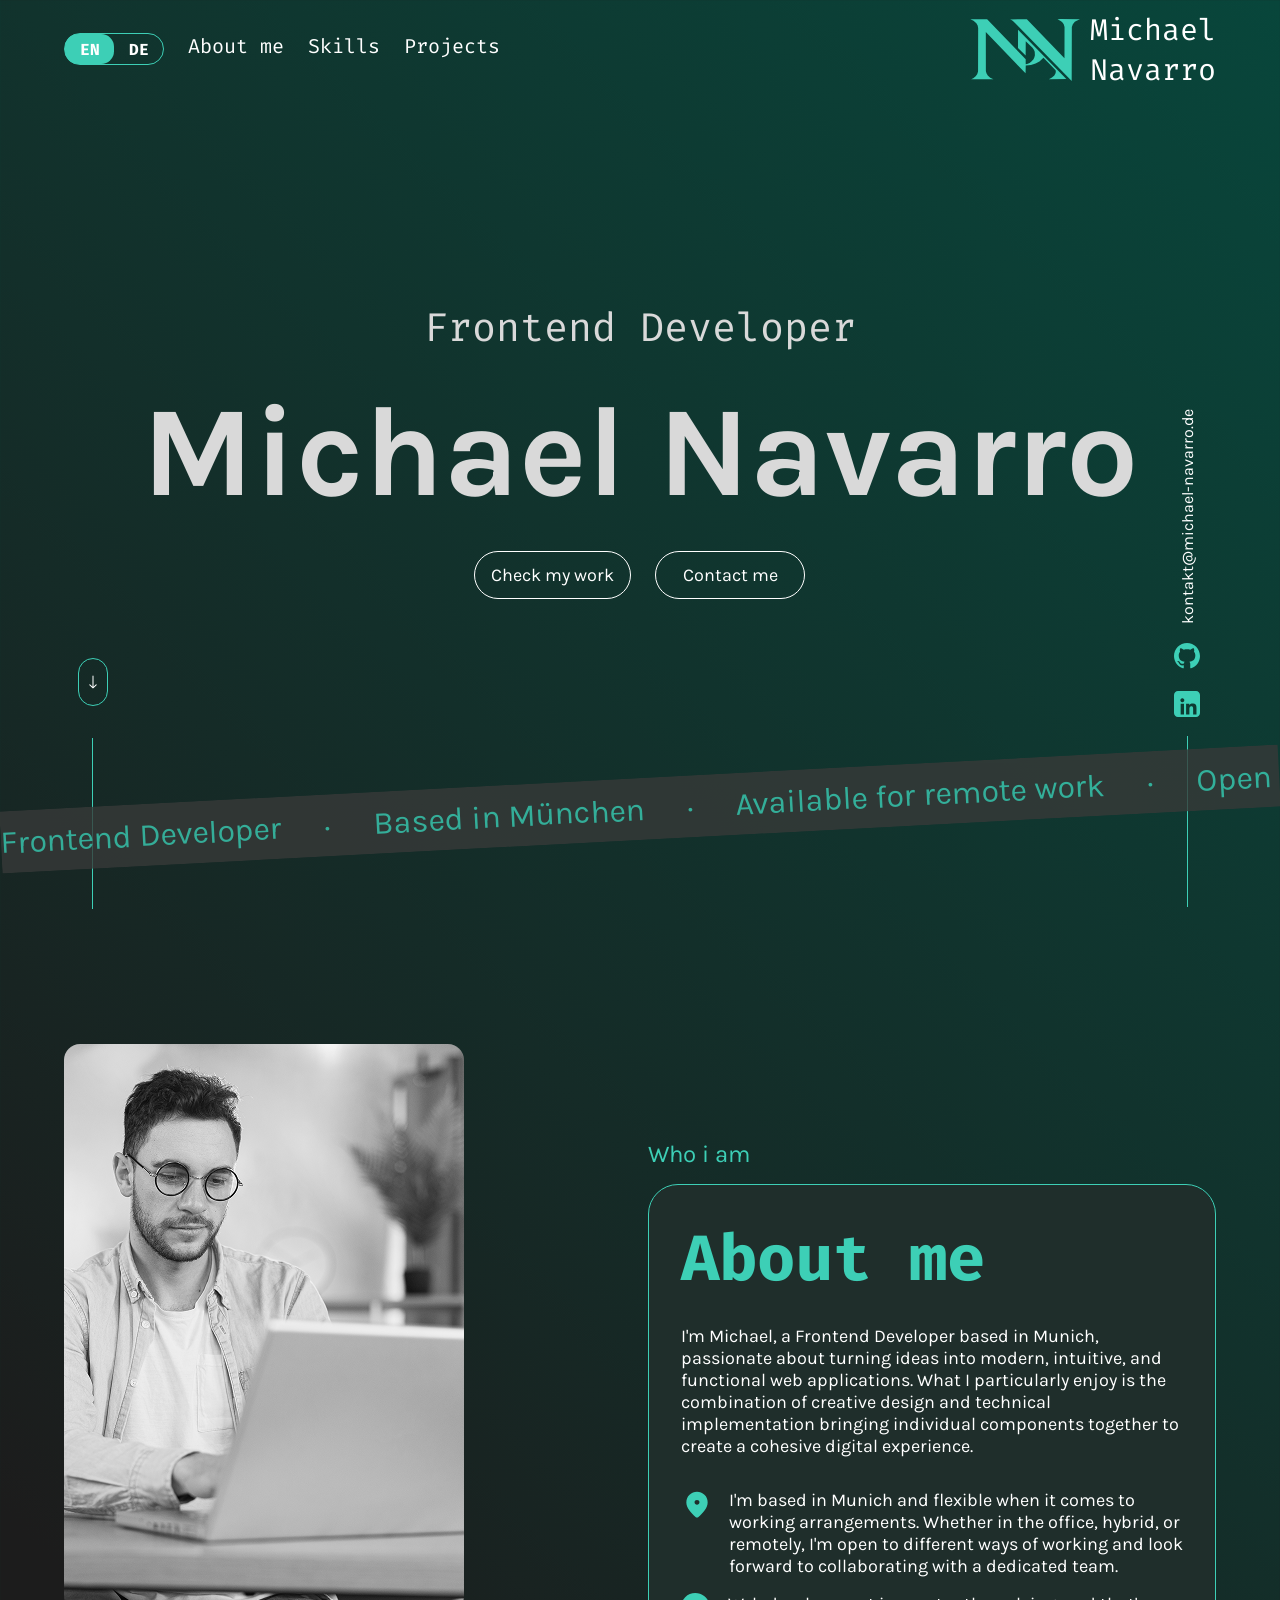
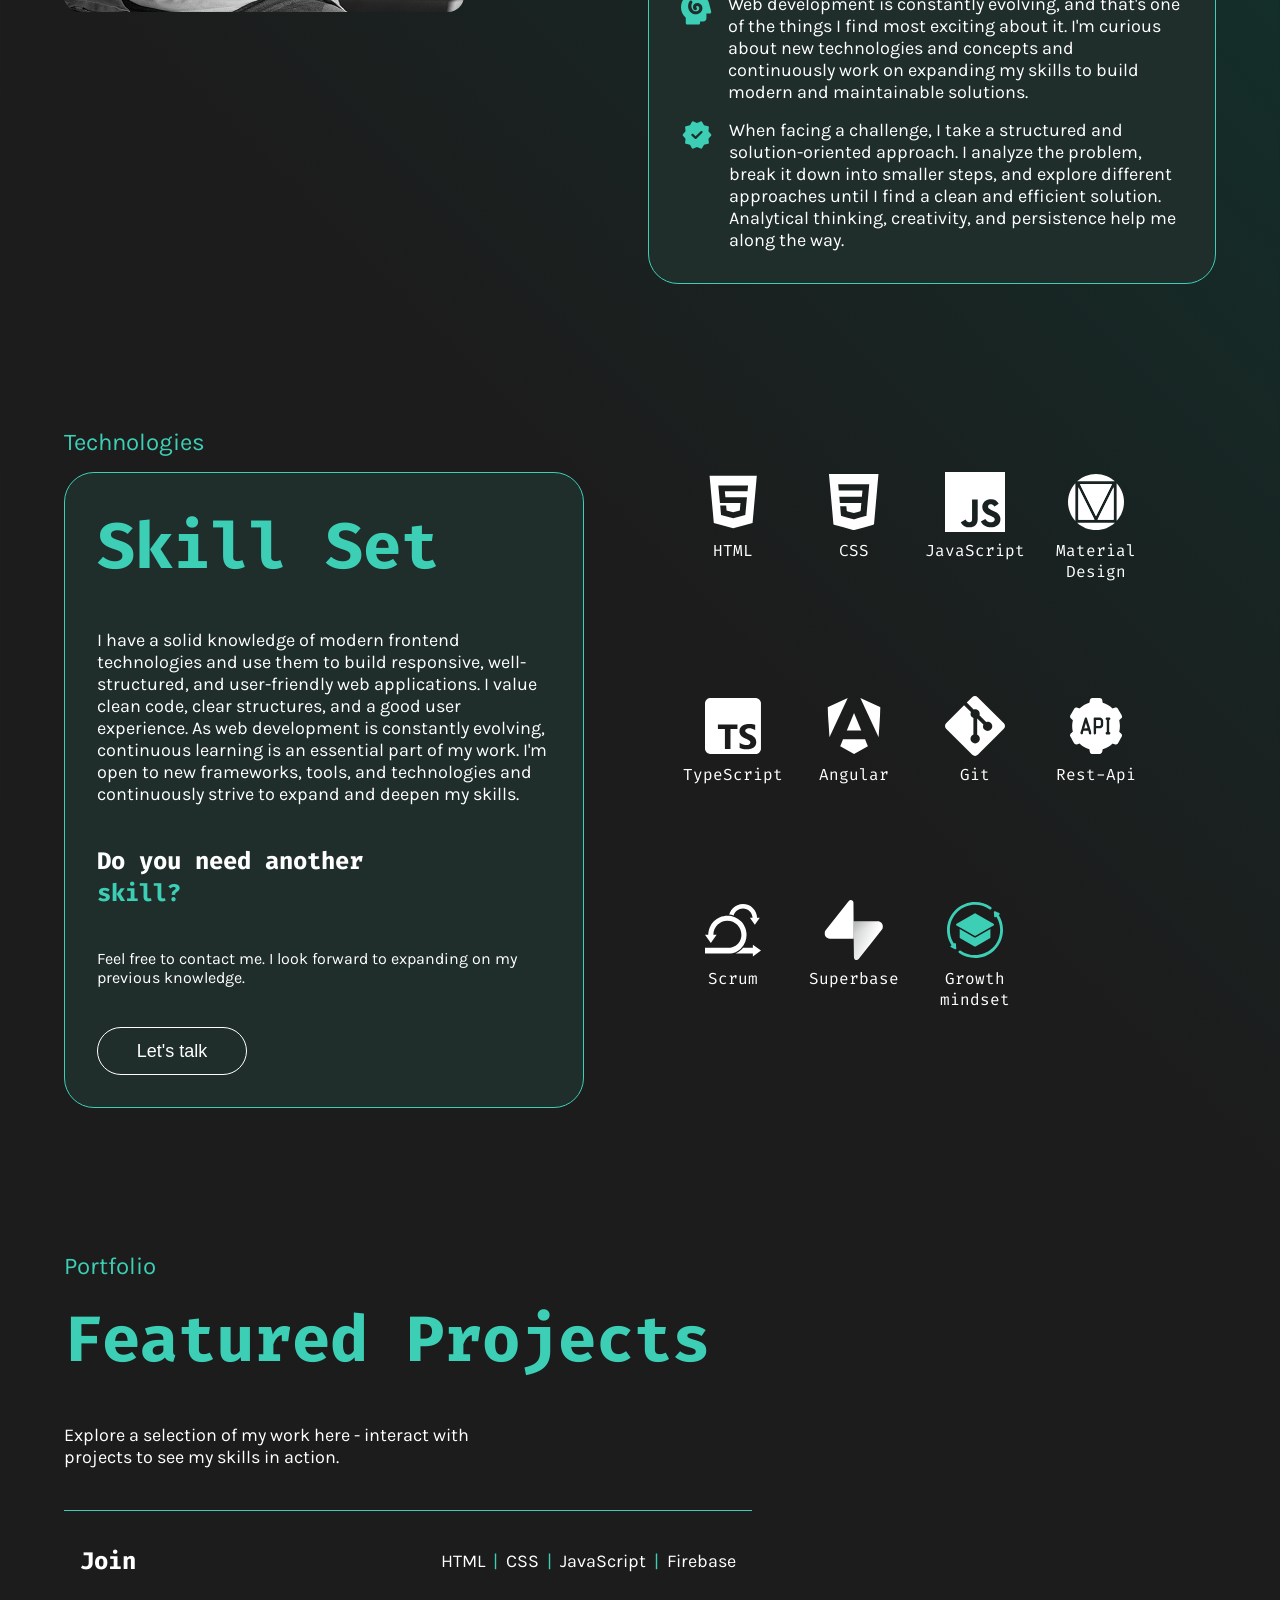
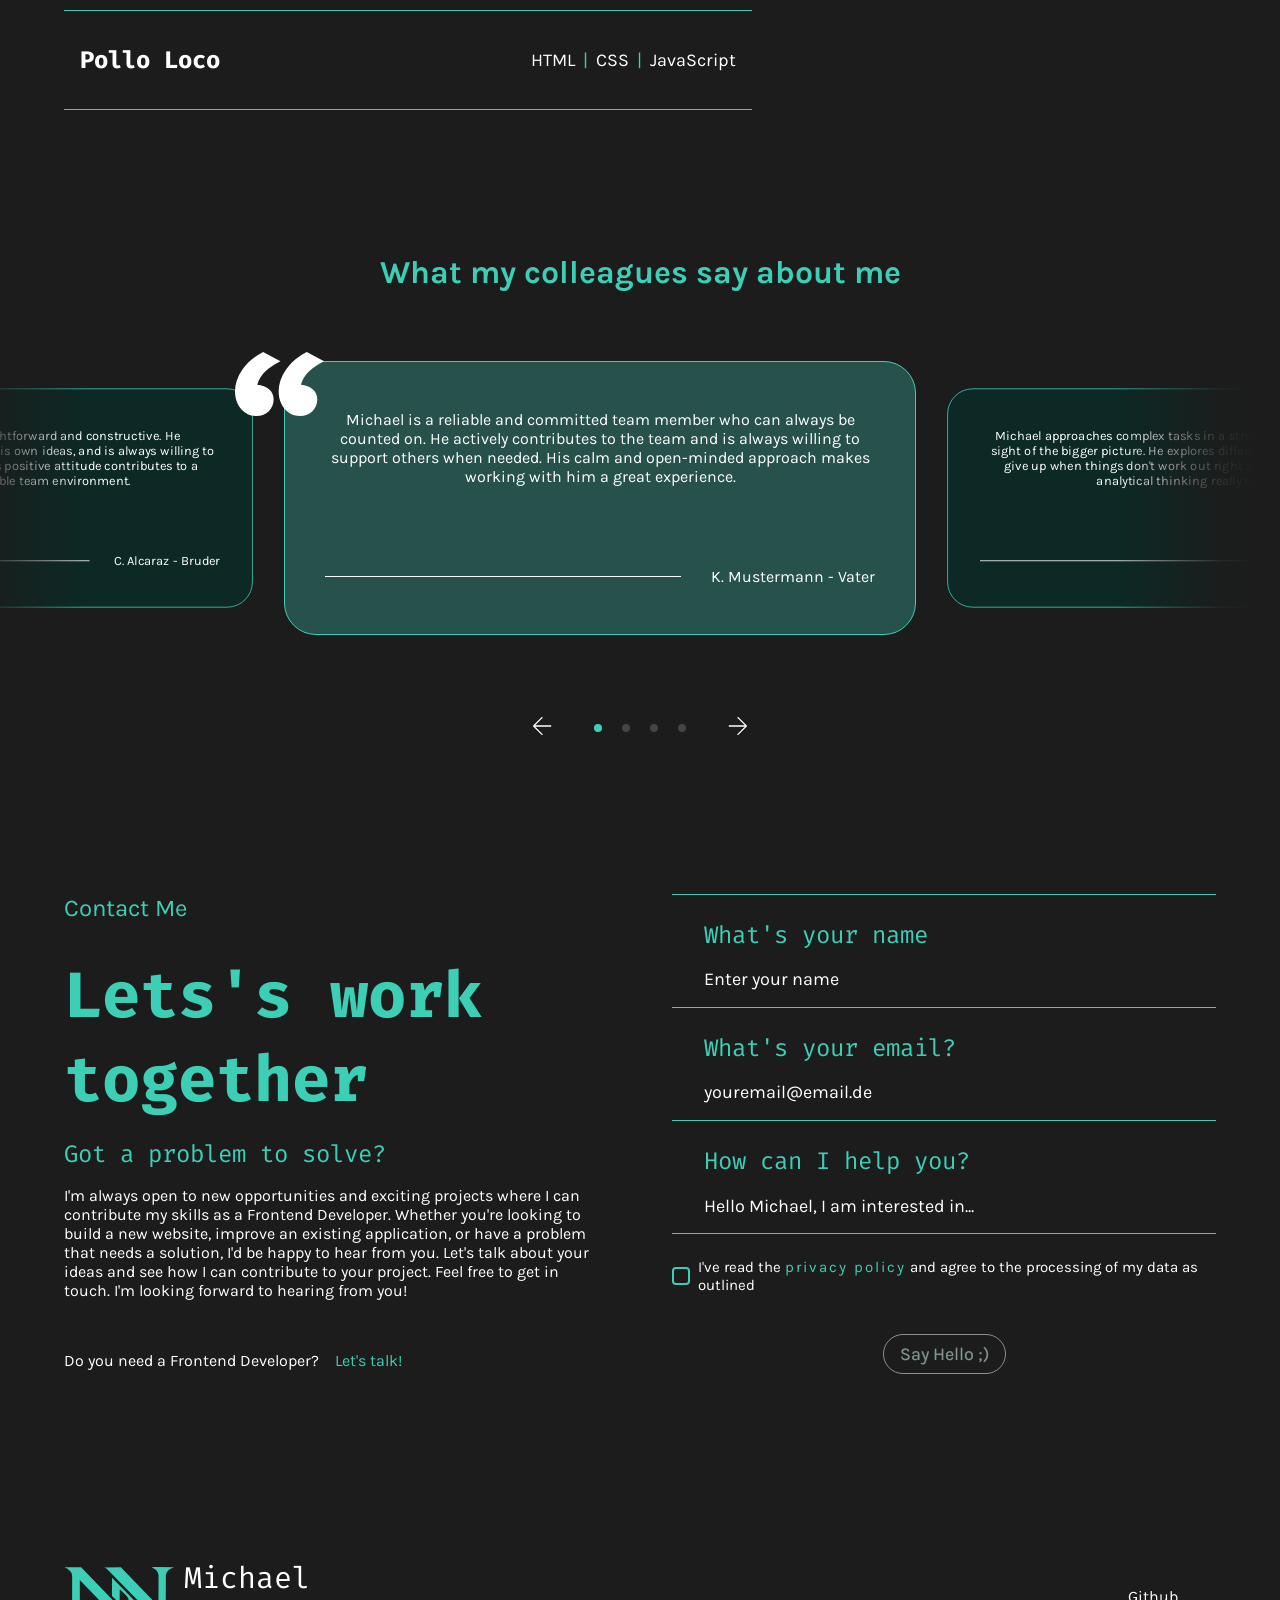
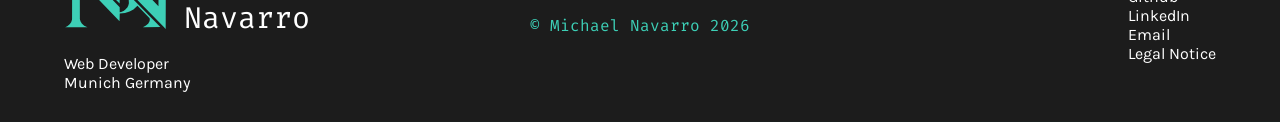
==== index.html @ 29ee39b7 "feat: translation for section contact completed" ====
<!DOCTYPE html>
<html lang="en">

<head>
    <meta charset="UTF-8">
    <meta name="viewport" content="width=device-width, initial-scale=1.0">
    <title>Portfolio</title>
    <link rel="stylesheet" href="./style/standard.css">
    <link rel="stylesheet" href="./style.css">
    <link rel="stylesheet" href="./fonts.css">

</head>

<body onload="init()">


    <div class="wrapper">

        <header>
            <div class="desktop-header">
                <div class="header-left-container">
                    <div class="switch-language">
                        <div class="enabled">
                            <p>EN</p>
                        </div>
                        <div class="disabled" onclick="changeLanguage('de')">
                            <p>DE</p>
                        </div>
                    </div>
                    <div class="nav-item">
                        <a href="#about-me" data-i18n="nav.about">About me</a>
                        <p>·</p>
                    </div>
                    <div class="nav-item">
                        <a href="#skills">Skills</a>
                        <p>·</p>
                    </div>
                    <div class="nav-item">
                        <a href="#projects" data-i18n="nav.projects">Projects</a>
                        <p>·</p>
                    </div>
                </div>
                <div class="logo">
                    <svg viewBox="0 0 1099 619" xmlns="http://www.w3.org/2000/svg">
                        <path class="mn-logo-path" fill-rule="evenodd"
                            d="M 1016.0,618.5 L 437.0,27.5 L 419.0,13.5 L 400.5,4.0 L 568.0,2.5 L 944.0,392.5 L 944.5,80.0 L 937.5,56.0 L 926.5,38.0 L 910.0,22.5 L 874.5,3.0 L 905.0,0.5 L 1099.0,2.5 L 1066.0,16.5 L 1047.0,28.5 L 1027.5,52.0 L 1017.5,81.0 L 1016.0,618.5 Z M 225.0,602.5 L 11.5,601.0 L 33.0,591.5 L 56.5,573.0 L 71.5,552.0 L 80.5,525.0 L 81.5,89.0 L 76.5,66.0 L 63.5,42.0 L 35.0,17.5 L 4.0,3.5 L 171.0,3.5 L 556.5,401.0 L 556.5,451.0 L 570.0,449.5 L 595.0,438.5 L 611.0,427.5 L 634.5,401.0 L 642.5,385.0 L 648.5,361.0 L 646.5,328.0 L 638.5,308.0 L 624.5,288.0 L 557.0,223.5 L 556.0,365.5 L 479.5,289.0 L 480.0,106.5 L 962.5,600.0 L 788.0,601.5 L 819.0,585.5 L 842.5,564.0 L 854.5,542.0 L 857.5,527.0 L 855.5,512.0 L 734.0,386.5 L 694.0,423.5 L 655.0,445.5 L 609.0,459.5 L 557.0,463.5 L 555.0,542.5 L 158.0,130.5 L 158.5,519.0 L 164.5,542.0 L 177.5,564.0 L 202.0,586.5 L 234.5,601.0 L 225.0,602.5 Z" />
                    </svg>
                    <p>Michael<br>Navarro</p>
                </div>
            </div>

            <div class="mobile-header d-none">

            </div>

        </header>
        <div class="above-the-fold">
            <div class="hero-left">
                <svg width="30" height="48" viewBox="0 0 30 48" fill="none" xmlns="http://www.w3.org/2000/svg">
                    <g clip-path="url(#clip0_3296_4091)">
                        <rect x="0.5" y="0.5" width="29" height="47" rx="14.5" stroke="#3DCFB6" />
                        <path class="scroll-arrow"
                            d="M15.5 18C15.5 17.7239 15.2761 17.5 15 17.5C14.7239 17.5 14.5 17.7239 14.5 18H15.5ZM14.6464 30.3536C14.8417 30.5488 15.1583 30.5488 15.3536 30.3536L18.5355 27.1716C18.7308 26.9763 18.7308 26.6597 18.5355 26.4645C18.3403 26.2692 18.0237 26.2692 17.8284 26.4645L15 29.2929L12.1716 26.4645C11.9763 26.2692 11.6597 26.2692 11.4645 26.4645C11.2692 26.6597 11.2692 26.9763 11.4645 27.1716L14.6464 30.3536ZM14.5 18V30H15.5V18H14.5Z"
                            fill="white" />
                    </g>
                    <defs>
                        <clipPath id="clip0_3296_4091">
                            <rect width="30" height="48" fill="white" />
                        </clipPath>
                    </defs>
                </svg>
                <div class="hero-stroke"></div>
            </div>
            <div class="hero-middle">
                <h2 data-i18n="hero.title">Frontend Developer</h2>
                <h1>Michael Navarro</h1>
                <div class="hero-buttons">
                    <button onclick="location.href ='#projects'">
                        <p data-i18n="hero.work">Check my work</p>
                    </button>
                    <button onclick="location.href = '#contact-form'">
                        <p data-i18n="hero.contact">Contact me</p>
                    </button>
                </div>
            </div>
            <div class="hero-right">
                <a class="full-mail">kontakt@michael-navarro.de</a>
                <a class="github-icon" href="https://github.com/dummy" target="_blank">
                    <svg width="32" height="32" viewBox="0 0 32 32" fill="none" xmlns="http://www.w3.org/2000/svg">
                        <path fill-rule="evenodd" clip-rule="evenodd"
                            d="M16 3C8.8175 3 3 8.8175 3 16C3 21.7525 6.72125 26.6112 11.8888 28.3337C12.5387 28.4475 12.7825 28.0575 12.7825 27.7162C12.7825 27.4075 12.7663 26.3838 12.7663 25.295C9.5 25.8962 8.655 24.4987 8.395 23.7675C8.24875 23.3937 7.615 22.24 7.0625 21.9312C6.6075 21.6875 5.9575 21.0863 7.04625 21.07C8.07 21.0537 8.80125 22.0125 9.045 22.4025C10.215 24.3687 12.0838 23.8162 12.8313 23.475C12.945 22.63 13.2863 22.0612 13.66 21.7362C10.7675 21.4112 7.745 20.29 7.745 15.3175C7.745 13.9037 8.24875 12.7337 9.0775 11.8237C8.9475 11.4987 8.4925 10.1662 9.2075 8.37875C9.2075 8.37875 10.2962 8.0375 12.7825 9.71125C13.8225 9.41875 14.9275 9.2725 16.0325 9.2725C17.1375 9.2725 18.2425 9.41875 19.2825 9.71125C21.7688 8.02125 22.8575 8.37875 22.8575 8.37875C23.5725 10.1662 23.1175 11.4987 22.9875 11.8237C23.8162 12.7337 24.32 13.8875 24.32 15.3175C24.32 20.3062 21.2812 21.4112 18.3888 21.7362C18.86 22.1425 19.2663 22.9225 19.2663 24.1413C19.2663 25.88 19.25 27.2775 19.25 27.7162C19.25 28.0575 19.4937 28.4638 20.1438 28.3337C25.2788 26.6112 29 21.7362 29 16C29 8.8175 23.1825 3 16 3Z"
                            fill="#3DCFB6" />
                    </svg>
                </a>
                <a class="linkedin-icon" href="https://linkedin.com" target="_blank">
                    <svg width="32" height="32" viewBox="0 0 32 32" fill="none" xmlns="http://www.w3.org/2000/svg">
                        <path
                            d="M25.0488 3H6.95125C4.76888 3 3 4.76888 3 6.95125V25.0494C3 27.2311 4.76888 29 6.95125 29H25.0488C27.2311 29 29 27.2311 29 25.0494V6.95125C29 4.76888 27.2311 3 25.0488 3ZM13.0012 26.3843H9.66446V15.6506H13.0012V26.3843ZM13.272 12.4667C13.2654 12.5299 13.2564 12.5925 13.2438 12.6551C13.2311 12.7177 13.2161 12.7791 13.1974 12.8399C13.1788 12.9007 13.1577 12.9609 13.133 13.0193C13.1089 13.0782 13.0819 13.1354 13.0518 13.192C13.0217 13.248 12.9892 13.3027 12.9537 13.3557C12.9187 13.4081 12.8808 13.4592 12.8399 13.5086C12.8002 13.5579 12.7574 13.6049 12.7123 13.6494C12.6672 13.6946 12.6202 13.7373 12.5715 13.7776C12.5221 13.8179 12.471 13.8559 12.418 13.8914C12.365 13.9269 12.3109 13.9594 12.2543 13.9895C12.1983 14.019 12.1405 14.046 12.0822 14.0707C12.0238 14.0948 11.9636 14.1165 11.9028 14.1345C11.842 14.1532 11.78 14.1688 11.718 14.1809C11.6554 14.1935 11.5922 14.2031 11.529 14.2091C11.4658 14.2152 11.4026 14.2182 11.3389 14.2182C11.2751 14.2182 11.2119 14.2152 11.1487 14.2091C11.0855 14.2031 11.0223 14.1935 10.9597 14.1809C10.8977 14.1688 10.8363 14.1532 10.7749 14.1345C10.7141 14.1165 10.6545 14.0948 10.5955 14.0707C10.5366 14.046 10.4794 14.019 10.4234 13.9895C10.3674 13.9594 10.3127 13.9269 10.2597 13.8914C10.2067 13.8559 10.1556 13.8179 10.1068 13.7776C10.0575 13.7373 10.0105 13.6946 9.96539 13.6494C9.92025 13.6049 9.87812 13.5579 9.8372 13.5086C9.79747 13.4592 9.75955 13.4081 9.72404 13.3557C9.68853 13.3027 9.65603 13.248 9.62594 13.192C9.59585 13.1354 9.56876 13.0782 9.54469 13.0193C9.52001 12.9609 9.49895 12.9007 9.48029 12.8399C9.46163 12.7791 9.44658 12.7177 9.43395 12.6551C9.42131 12.5925 9.41228 12.5299 9.40626 12.4667C9.39964 12.4036 9.39663 12.3398 9.39663 12.276C9.39663 12.2122 9.39964 12.149 9.40626 12.0858C9.41228 12.0226 9.42131 11.96 9.43395 11.8974C9.44658 11.8354 9.46163 11.7734 9.48029 11.7126C9.49895 11.6518 9.52001 11.5916 9.54469 11.5327C9.56876 11.4743 9.59585 11.4171 9.62594 11.3611C9.65603 11.3045 9.68853 11.2504 9.72404 11.1974C9.75955 11.1444 9.79747 11.0933 9.8372 11.0439C9.87812 10.9952 9.92025 10.9482 9.96539 10.9031C10.0105 10.858 10.0575 10.8152 10.1068 10.7749C10.1556 10.7346 10.2067 10.6967 10.2597 10.6618C10.3127 10.6262 10.3674 10.5931 10.4234 10.563C10.4794 10.533 10.5366 10.5065 10.5955 10.4818C10.6545 10.4571 10.7141 10.4361 10.7749 10.4174C10.8363 10.3993 10.8977 10.3837 10.9597 10.3711C11.0223 10.359 11.0855 10.3494 11.1487 10.3434C11.2119 10.3367 11.2751 10.3337 11.3389 10.3337C11.4026 10.3337 11.4658 10.3367 11.529 10.3434C11.5922 10.3494 11.6554 10.359 11.718 10.3711C11.78 10.3837 11.842 10.3993 11.9028 10.4174C11.9636 10.4361 12.0238 10.4571 12.0822 10.4818C12.1405 10.5065 12.1983 10.533 12.2543 10.563C12.3109 10.5931 12.365 10.6262 12.418 10.6618C12.471 10.6967 12.5221 10.7346 12.5715 10.7749C12.6202 10.8152 12.6672 10.858 12.7123 10.9031C12.7574 10.9482 12.8002 10.9952 12.8399 11.0439C12.8808 11.0933 12.9187 11.1444 12.9537 11.1974C12.9892 11.2504 13.0217 11.3045 13.0518 11.3611C13.0819 11.4171 13.1089 11.4743 13.133 11.5327C13.1577 11.5916 13.1788 11.6518 13.1974 11.7126C13.2161 11.7734 13.2311 11.8354 13.2438 11.8974C13.2564 11.96 13.2654 12.0226 13.272 12.0858C13.2781 12.149 13.2811 12.2128 13.2811 12.276C13.2811 12.3392 13.2781 12.4036 13.272 12.4667ZM25.4773 20.2356V26.3843H22.1514C22.1514 26.3843 22.1405 20.8345 22.1405 20.5191C22.1405 20.2037 21.9937 19.4592 21.9937 19.4592C21.6055 18.1159 20.2519 18.3524 20.2519 18.3524C19.0975 18.3578 18.7304 19.2492 18.7304 19.2492C18.3632 19.9732 18.4132 21.3653 18.4132 21.3653V26.3843H15.0999V15.6506H18.276V17.1318C18.3181 17.118 18.3458 17.0987 18.3458 17.0987C20.2061 14.2723 23.6338 15.8113 23.6338 15.8113C25.7186 16.7623 25.4773 20.2356 25.4773 20.2356Z"
                            fill="#3DCFB6" />
                    </svg>
                </a>
                <div class="hero-stroke"></div>
            </div>
            <!-- <div class="banner-wrapper">
                <div class="banner">
                    <p>Frontend Developer</p>
                    <p>·</p>
                    <p>Based in München</p>
                    <p>·</p>
                    <p>Available for remote work</p>
                    <p>·</p>
                    <p>Open to work</p>
                    <p>·</p>
                </div>
            </div> -->

            <div class="banner-wrapper">
                <div class="banner">

                    <div class="banner-content">
                        <p data-i18n="banner.title">Frontend Developer</p>
                        <p>·</p>
                        <p data-i18n="banner.location">Based in München</p>
                        <p>·</p>
                        <p data-i18n="banner.available">Available for remote work</p>
                        <p>·</p>
                        <p data-i18n="banner.status">Open to work</p>
                        <p>·</p>
                    </div>

                    <div class="banner-content">
                        <p data-i18n="banner.title">Frontend Developer</p>
                        <p>·</p>
                        <p data-i18n="banner.location">Based in München</p>
                        <p>·</p>
                        <p data-i18n="banner.available">Available for remote work</p>
                        <p>·</p>
                        <p data-i18n="banner.status">Open to work</p>
                        <p>·</p>
                    </div>

                    <div class="banner-content">
                        <p data-i18n="banner.title">Frontend Developer</p>
                        <p>·</p>
                        <p data-i18n="banner.location">Based in München</p>
                        <p>·</p>
                        <p data-i18n="banner.available">Available for remote work</p>
                        <p>·</p>
                        <p data-i18n="banner.status">Open to work</p>
                        <p>·</p>
                    </div>

                    <div class="banner-content">
                        <p data-i18n="banner.title">Frontend Developer</p>
                        <p>·</p>
                        <p data-i18n="banner.location">Based in München</p>
                        <p>·</p>
                        <p data-i18n="banner.available">Available for remote work</p>
                        <p>·</p>
                        <p data-i18n="banner.status">Open to work</p>
                        <p>·</p>
                    </div>

                    <div class="banner-content">
                        <p data-i18n="banner.title">Frontend Developer</p>
                        <p>·</p>
                        <p data-i18n="banner.location">Based in München</p>
                        <p>·</p>
                        <p data-i18n="banner.available">Available for remote work</p>
                        <p>·</p>
                        <p data-i18n="banner.status">Open to work</p>
                        <p>·</p>
                    </div>

                    <div class="banner-content">
                        <p data-i18n="banner.title">Frontend Developer</p>
                        <p>·</p>
                        <p data-i18n="banner.location">Based in München</p>
                        <p>·</p>
                        <p data-i18n="banner.available">Available for remote work</p>
                        <p>·</p>
                        <p data-i18n="banner.status">Open to work</p>
                        <p>·</p>
                    </div>

                </div>
            </div>

        </div>
        <div class="about-me-wrapper" id="about-me">
            <div class="portrait">
                <img class="hatching" src="./assets/img/hatching.png" alt="hatching">
                <img src="./assets/img/portrait1.png" alt="portrait">
            </div>
            <div class="info-container">
                <p class="section-name" data-i18n="info.title">Who i am</p>
                <div class="info">
                    <h2 data-i18n="info.aboutMe">About me</h2>
                    <span data-i18n="info.motivation">
                        I'm Michael, a Frontend Developer based in Munich, passionate about turning ideas into modern,
                        intuitive, and functional web applications. What I particularly enjoy is the combination of
                        creative design and technical
                        implementation bringing individual components together to create a cohesive digital experience.
                    </span>
                    <div class="text-container">
                        <div class="info-row">
                            <img src="./assets/icons/location.svg" alt="location icon">
                            <p data-i18n="info.location">
                                I'm based in Munich and flexible when it comes to working arrangements.
                                Whether in the office, hybrid, or remotely, I'm open to different ways of working and
                                look
                                forward to collaborating with a dedicated team.
                            </p>
                        </div>
                        <div class="info-row">
                            <img src="./assets/icons/cognition.svg" alt="cognition icon">
                            <p data-i18n="info.interest">
                                Web development is constantly evolving, and that's one of the things I find most
                                exciting
                                about it.
                                I'm curious about new technologies and concepts and continuously work on expanding my
                                skills
                                to build modern and maintainable solutions.
                            </p>
                        </div>
                        <div class="info-row">
                            <img src="./assets/icons/quality.svg" alt="quality icon">
                            <p data-i18n="info.approach">
                                When facing a challenge, I take a structured and solution-oriented approach. I analyze
                                the
                                problem, break it down into smaller steps,
                                and explore different approaches until I find a clean and efficient solution. Analytical
                                thinking, creativity, and persistence help me along the way.
                            </p>
                        </div>
                    </div>
                </div>
            </div>
        </div>
        <div class="technologies-wrapper" id="skills">
            <p class="section-name" data-i18n="skill.title">Technologies</p>
            <div class="skill">
                <div class="skill-left">
                    <h2>Skill Set</h2>
                    <div>
                        <p class="skill-introduction-text" data-i18n="skill.description">
                            I have a solid knowledge of modern frontend technologies and use them to build responsive,
                            well-structured, and user-friendly web applications. I value clean code, clear structures,
                            and a good user experience.
                            As web development is constantly evolving, continuous learning is an essential part of my
                            work. I'm open to new frameworks, tools, and technologies and continuously strive to expand
                            and deepen my skills.
                        </p>
                    </div>
                    <div class="another-skill">
                        <span data-i18n="skill.text1">Do you need another</span>
                        <span style="color: #3dcfb6;" data-i18n="skill.text2">skill?</span>
                    </div>
                    <div>
                        <p class="contact-me-text" data-i18n="skill.contact">Feel free to contact me. I look forward to
                            expanding on my previous
                            knowledge.</p>
                    </div>
                    <div class="skill-button-container" onclick="location.href ='#contact-form'">
                        <button>
                            <p data-i18n="skill.talk">Let's talk</p>
                        </button>
                    </div>

                </div>
                <div class="skill-right">
                    <div class="single-skill">
                        <img src="./assets/icons/html.svg" alt="html icon">
                        <p>HTML</p>
                    </div>
                    <div class="single-skill">
                        <img src="./assets/icons/css.svg" alt="css icon">
                        <p>CSS</p>
                    </div>
                    <div class="single-skill">
                        <img src="./assets/icons/javascript.svg" alt="javascript icon">
                        <p>JavaScript</p>
                    </div>
                    <div class="single-skill">
                        <img src="./assets/icons/material_design.svg" alt="Material design icon">
                        <p>Material Design</p>
                    </div>
                    <div class="single-skill">
                        <img src="./assets/icons/typescript.svg" alt="Typescript icon">
                        <p>TypeScript</p>
                    </div>
                    <div class="single-skill">
                        <img src="./assets/icons/angular1.svg" alt="Angular icon">
                        <p>Angular</p>
                    </div>
                    <div class="single-skill">
                        <img src="./assets/icons/git.svg" alt="git icon">
                        <p>Git</p>
                    </div>
                    <div class="single-skill">
                        <img src="./assets/icons/API.svg" alt="api icon">
                        <p>Rest-Api</p>
                    </div>
                    <div class="single-skill">
                        <img src="./assets/icons/scrum.svg" alt="scrum icon">
                        <p>Scrum</p>
                    </div>
                    <div class="single-skill">
                        <img src="./assets/icons/Supabase.svg" alt="superbase icon">
                        <p>Superbase</p>
                    </div>
                    <div class="single-skill">
                        <img src="./assets/icons/growth_mindset.svg" alt="growth mindset icon">
                        <p>Growth mindset</p>
                    </div>


                </div>
            </div>
        </div>
        <div class="projects-wrapper" id="projects">
            <div>
                <p class="project-section-name">Portfolio</p>
                <h2 data-i18n="project.title">Featured Projects</h2>
                <div class="textfield-projects">
                    <p style="color: white; font-size: 18px;" data-i18n="project.description">
                        Explore a selection of my work here - interact with projects to see my skills in action.
                    </p>
                </div>

            </div>
            <div class="all-projects">
                <div class="project-names">
                    <div class="single-project-name" data-project="join" onclick="openProjectPopup('join')">
                        <div class="single-project-name-left">
                            <p>Join</p>
                            <img src="./assets/icons/arrow_outward.svg" alt="arrow icon">
                        </div>
                        <div class="technologies">
                            <p>HTML</p>
                            <div>|</div>
                            <p>CSS</p>
                            <div>|</div>
                            <p>JavaScript</p>
                            <div>|</div>
                            <p>Firebase</p>
                        </div>

                    </div>
                    <div class="single-project-name" data-project="pollo-loco"
                        style="border-bottom: 1px solid rgb(61, 207, 182);" onclick="openProjectPopup('pollo-loco')">
                        <div class="single-project-name-left">
                            <p>Pollo Loco</p>
                            <img src="./assets/icons/arrow_outward.svg" alt="arrow icon">
                        </div>
                        <div class="technologies">
                            <p>HTML</p>
                            <div>|</div>
                            <p>CSS</p>
                            <div>|</div>
                            <p>JavaScript</p>
                        </div>

                    </div>
                </div>
                <div class="project-hover-image">
                    <div class="project-image" data-project="join">
                        <img src="./assets/img/join.svg" alt="join image">
                    </div>
                    <div class="project-image" data-project="pollo-loco">
                        <img src="./assets/img/pollo_loco.svg" alt="pollo loco image">
                    </div>
                </div>
            </div>
            <div id="project-overlay" class="project-overlay d-none">
                <div id="popup-content" class="popup-content">
                </div>
            </div>
        </div>
        <div class="feedback-wrapper">
            <h2 data-i18n="feedback.title">What my colleagues say about me</h2>
            <div class="feedback-cards" id="feedback-cards">

            </div>
            <div class="slider-buttons">
                <button onclick="prevCard()">
                    <svg width="40" height="40" viewBox="0 0 40 40" fill="none" xmlns="http://www.w3.org/2000/svg"
                        class="svg-left">
                        <mask id="mask0_126753_3141" style="mask-type:alpha" maskUnits="userSpaceOnUse" x="4" y="4"
                            width="32" height="32">
                            <rect x="4" y="4" width="32" height="32" fill="#D9D9D9" />
                        </mask>
                        <g mask="url(#mask0_126753_3141)">
                            <path
                                d="M13.2283 20.6665L20.4793 27.9179C20.6093 28.0477 20.6773 28.2007 20.6833 28.3769C20.6893 28.5529 20.6188 28.7144 20.4716 28.8615C20.3248 29.0033 20.1675 29.0755 20 29.0782C19.8324 29.0807 19.6752 29.0084 19.5283 28.8615L11.4206 20.7539C11.3042 20.6374 11.2225 20.5185 11.1756 20.3972C11.1285 20.2759 11.105 20.1434 11.105 19.9999C11.105 19.8563 11.1285 19.7239 11.1756 19.6025C11.2225 19.4812 11.3042 19.3623 11.4206 19.2459L19.5283 11.1382C19.653 11.0135 19.8046 10.9469 19.9833 10.9382C20.162 10.9298 20.3248 10.9964 20.4716 11.1382C20.6188 11.2853 20.6923 11.4439 20.6923 11.6139C20.6923 11.7841 20.6188 11.9427 20.4716 12.0895L13.2283 19.3332H28.6666C28.8564 19.3332 29.015 19.3969 29.1423 19.5242C29.2696 19.6515 29.3333 19.8101 29.3333 19.9999C29.3333 20.1897 29.2696 20.3482 29.1423 20.4755C29.015 20.6029 28.8564 20.6665 28.6666 20.6665H13.2283Z"
                                fill="white" />
                        </g>
                    </svg>
                </button>
                <div class="dots">
                    <div class="dot"></div>
                    <div class="dot"></div>
                    <div class="dot"></div>
                    <div class="dot"></div>
                </div>
                <button onclick="nextCard()">
                    <svg width="40" height="40" viewBox="0 0 40 40" fill="none" xmlns="http://www.w3.org/2000/svg"
                        class="svg-right">
                        <mask id="mask0_3296_3441" style="mask-type:alpha" maskUnits="userSpaceOnUse" x="4" y="4"
                            width="32" height="32">
                            <rect x="4" y="4" width="32" height="32" fill="#D9D9D9" />
                        </mask>
                        <g mask="url(#mask0_3296_3441)">
                            <path
                                d="M26.7715 20.6667H11.3332C11.1434 20.6667 10.9848 20.603 10.8575 20.4757C10.7302 20.3484 10.6665 20.1898 10.6665 20C10.6665 19.8102 10.7302 19.6517 10.8575 19.5244C10.9848 19.397 11.1434 19.3334 11.3332 19.3334H26.7715L19.5205 12.082C19.3905 11.9522 19.3225 11.7992 19.3165 11.623C19.3105 11.447 19.3811 11.2855 19.5282 11.1384C19.6751 10.9966 19.8323 10.9244 19.9998 10.9217C20.1674 10.9192 20.3246 10.9915 20.4715 11.1384L28.5792 19.246C28.6956 19.3625 28.7773 19.4814 28.8242 19.6027C28.8713 19.724 28.8948 19.8565 28.8948 20C28.8948 20.1436 28.8713 20.276 28.8242 20.3974C28.7773 20.5187 28.6956 20.6376 28.5792 20.754L20.4715 28.8617C20.3468 28.9864 20.1952 29.053 20.0165 29.0617C19.8378 29.0701 19.6751 29.0035 19.5282 28.8617C19.3811 28.7146 19.3075 28.556 19.3075 28.386C19.3075 28.2158 19.3811 28.0572 19.5282 27.9104L26.7715 20.6667Z"
                                fill="white" />
                        </g>
                    </svg>
                </button>
            </div>
        </div>
        <div class="contact-me-wrapper" id="contact-form">
            <div class="cm-left-container">
                <p class="section-name" data-i18n="contact.title">Contact Me</p>
                <h2 data-i18n="contact.h2">Lets's work together</h2>
                <p data-i18n="contact.problemSolve">Got a problem to solve?</p>
                <p data-i18n="contact.content"> I'm always open to new opportunities and exciting projects where I can
                    contribute
                    my skills as a Frontend Developer. Whether you're looking to build a new website, improve
                    an existing application, or have a problem that needs a solution, I'd be happy to hear from you.

                    Let's talk about your ideas and see how I can contribute to your project. Feel free to get in touch.
                    I'm looking forward to hearing from you! </p>
                <br>
                <div class="contact-question">
                    <p data-i18n="contact.question">Do you need a Frontend Developer?</p>
                    <span data-i18n="contact.questionHighlight">Let's talk!</span>
                </div>

            </div>
            <div class="cm-right-container">
                <form class="form-container">
                    <label for="name">
                        <p data-i18n="contact.formName">What's your name</p>
                    </label>
                    <div class="input-container">
                        <input type="text" id="name" name="name" minlength="2" required placeholder="Enter your name"
                            data-i18n-placeholder="contact.formNamePlaceholder">
                        <p class="error-message d-none" data-i18n="contact.errorName">Oops! it seems like your name is missing.</p>
                    </div>
                    <label for="email">
                        <p data-i18n="contact.formEmail">What's your email?</p>
                    </label>
                    <div class="input-container">
                        <input type="text" id="email" name="email" required
                            pattern="[a-zA-Z0-9._%+\-]+@[a-zA-Z0-9.\-]+\.[a-zA-Z]{2,}" placeholder="youremail@email.de">
                        <p class="error-message d-none" data-i18n="contact.errorEmail">Oops! Your email address is required.</p>
                    </div>
                    <label for="message">
                        <p data-i18n="contact.formMessage">How can I help you?</p>
                    </label>
                    <div class="input-container">
                        <textarea rows="1" name="message" id="message" required minlength="5"
                            placeholder="Hello Michael, I am interested in..."
                            data-i18n-placeholder="contact.formMessagePlaceholder"></textarea>
                        <p class="error-message d-none" data-i18n="contact.errorMessage">What do you need to develope?</p>
                    </div>
                    <label class="checkbox-container">
                        <input type="checkbox" name="privacyPolicy" id="my-checkbox" class="checkbox">
                        <span class="custom-checkbox"></span>
                        <!-- <p> I've read the <span routerlink="/privacy-policy" tabindex="0">privacy policy</span> and
                            agree to the processing of my data as outlined </p> -->
                        <p>
                            <span data-i18n="contact.privacyStart">I've read the</span>

                            <a href="/privacy-policy" data-i18n="contact.privacyLink">privacy policy</a>

                            <span data-i18n="contact.privacyEnd">
                                and agree to the processing of my data as outlined
                            </span>
                        </p>
                    </label>
                    <div class="submit-button">
                        <button type="submit" disabled>
                            <p data-i18n="contact.submit">Say Hello ;)</p>
                        </button>
                    </div>


                </form>
            </div>


        </div>
        <footer class="footer-container">
            <div class="footer-left">
                <div class="logo">
                    <svg viewBox="0 0 1099 619" xmlns="http://www.w3.org/2000/svg">
                        <path class="mn-logo-path" fill-rule="evenodd"
                            d="M 1016.0,618.5 L 437.0,27.5 L 419.0,13.5 L 400.5,4.0 L 568.0,2.5 L 944.0,392.5 L 944.5,80.0 L 937.5,56.0 L 926.5,38.0 L 910.0,22.5 L 874.5,3.0 L 905.0,0.5 L 1099.0,2.5 L 1066.0,16.5 L 1047.0,28.5 L 1027.5,52.0 L 1017.5,81.0 L 1016.0,618.5 Z M 225.0,602.5 L 11.5,601.0 L 33.0,591.5 L 56.5,573.0 L 71.5,552.0 L 80.5,525.0 L 81.5,89.0 L 76.5,66.0 L 63.5,42.0 L 35.0,17.5 L 4.0,3.5 L 171.0,3.5 L 556.5,401.0 L 556.5,451.0 L 570.0,449.5 L 595.0,438.5 L 611.0,427.5 L 634.5,401.0 L 642.5,385.0 L 648.5,361.0 L 646.5,328.0 L 638.5,308.0 L 624.5,288.0 L 557.0,223.5 L 556.0,365.5 L 479.5,289.0 L 480.0,106.5 L 962.5,600.0 L 788.0,601.5 L 819.0,585.5 L 842.5,564.0 L 854.5,542.0 L 857.5,527.0 L 855.5,512.0 L 734.0,386.5 L 694.0,423.5 L 655.0,445.5 L 609.0,459.5 L 557.0,463.5 L 555.0,542.5 L 158.0,130.5 L 158.5,519.0 L 164.5,542.0 L 177.5,564.0 L 202.0,586.5 L 234.5,601.0 L 225.0,602.5 Z" />
                    </svg>
                    <p>Michael<br>Navarro</p>
                </div>
                <div>
                    <p>Web Developer</p>
                    <p>Munich Germany</p>
                </div>
            </div>
            <p style="color: #3dcfb6; font-family: 'Fira Code';"> © Michael Navarro 2026 </p>
            <div class="footer-right">
                <ul>
                    <li>
                        <a target="_blank" href="#">Github</a>
                    </li>
                    <li>
                        <a target="_blank" href="#">LinkedIn</a>
                    </li>
                    <li>
                        <a target="_blank" href="#">Email</a>
                    </li>
                    <li>
                        <a target="_blank" href="#">Legal Notice</a>
                    </li>
                </ul>
            </div>
        </footer>
    </div>




    <script src="./project_data.js"></script>
    <script src="./translation.js"></script>
    <script src="./templates.js"></script>
    <script src="./script.js"></script>


</body>

</html>
---- style/standard.css ----
*,
*::before,
*::after {
    box-sizing: border-box;
    margin: 0;
}

html {
    scroll-behavior: smooth;
}
---- style.css ----
body {
    min-height: 100vh;
    /* background: linear-gradient(45deg, #1c1c1c 0% 45%, #08463b 70% 100%); */
    background: linear-gradient(45deg, #1c1c1c 0% 55%, #08463b 100% 100%);
    overflow-x: hidden;
}

.wrapper {
    width: 100%;
    max-width: 1440px;
    margin: 0 auto;
    padding: 0 64px;
}

header {
    /* height: 100px;
    display: flex;
    justify-content: space-between;
    align-items: center; */


    /* border: 1px solid yellow; */

    position: absolute;
    top: 0;
    left: 0;
    width: 100%;
    z-index: 10;
}

.desktop-header {
    max-width: 1440px;
    height: 100px;
    margin: 0 auto;
    padding: 0 64px;

    display: flex;
    justify-content: space-between;
    align-items: center;
}

.header-left-container {
    display: flex;
    gap: 24px;
    cursor: pointer;
}

.switch-language {
    display: flex;
    justify-content: unset;
    align-items: center;
    gap: 0px;
    width: 100px;
    height: 32px;
    border: 1px solid #3dcfb6;
    border-radius: 16px;
    color: #fff;
    font-weight: 700;
    cursor: pointer;
}

.switch-language p {
    font-size: 16px;
    font-family: 'Fira Code', monospace;
}

.nav-item {
    display: flex;
    justify-content: center;
    align-items: center;
    gap: 0px;
    flex-direction: column;
}

.nav-item p {
    width: 100%;
    text-align: center;
    opacity: 0;
    line-height: 8px;
    transition: opacity 0.2s ease;
    font-size: 32px;
    color: #3dcfb6;
}

.nav-item a:hover+p {
    opacity: 1;
}

.enabled {
    display: flex;
    justify-content: center;
    align-items: center;
    gap: 0px;
    position: relative;
    background-color: #3dcfb6;
    width: 50%;
    height: 100%;
    border-radius: .8rem;
}

.disabled {
    display: flex;
    justify-content: center;
    align-items: center;
    gap: 0px;
    width: 50%;
    height: 100%;
}

.header-left-container a {
    color: #ffffff;
    font-family: 'Fira Code', monospace;
    font-size: 20px;
    text-decoration: none;
}

.logo {
    display: flex;
    align-items: center;
    gap: 10px;
}

.logo p {
    color: #ffffff;
    font-size: 30px;
    font-family: 'Fira Code', monospace;
    transition: color 0.25s ease, -webkit-text-stroke 0.25s ease;
}

/* .logo img {
    filter: invert(72%) sepia(42%) saturate(600%) hue-rotate(125deg);
    width: 90px;
    height: auto;
} */


.logo svg {
    width: 110px;
    height: auto;
}

.mn-logo-path {
    fill: #3dcfb6;
    stroke: #3dcfb6;
    stroke-width: 0;
    transition: fill 0.25s ease, stroke-width 0.25s ease;
}

.logo:hover .mn-logo-path {
    fill: transparent;
    stroke-width: 15;
}

.logo:hover p {
    color: transparent;
    -webkit-text-stroke: 1px #ffffff;
}

.above-the-fold {
    display: grid;
    justify-content: center;
    grid-template-columns: 5% 90% 5%;
    grid-template-rows: auto;
    /* height: calc(100vh - 100px); */
    min-height: 100svh;
    width: 100%;
    max-width: 1440px;
    position: relative;
}

.hero-left {
    display: flex;
    justify-content: unset;
    align-items: center;
    gap: 32px;
    flex-direction: column;
    /* padding-top: 416px;
    padding-bottom: 16px; */
    transform: translateY(658px);
}

.hero-stroke {
    background-color: #3dcfb6;
    border: none;
    height: 19%;
    width: 1px;
}

.hero-middle {
    display: flex;
    justify-content: center;
    align-items: center;
    gap: 24px;
    flex-direction: column;
    text-align: center;
    color: #ffffff;
    font-family: Karla, Arial, Helvetica, sans-serif;
}

.hero-middle h2 {
    font-weight: 100;
    font-size: 40px;
    font-family: 'Fira Code', monospace;
    color: #d9d9d9;
}

.hero-middle h1 {
    font-size: 128px;
    font-family: 'Karla', Arial, Helvetica, sans-serif;
    color: #d9d9d9;
}

.hero-buttons {
    display: flex;
    justify-content: unset;
    align-items: unset;
    gap: 24px;
    height: 48px;
}

.hero-buttons button {
    cursor: pointer;
    padding: 0 16px;
    border: 1px solid white;
    border-radius: 24px;
    min-width: 150px;
    /* height: 48px; */
    background-color: transparent;
    color: white;
    overflow: hidden;
    transition: border-color 0.3s ease;
}

.hero-buttons button:hover {
    border-color: #3dcfb6;
}

.hero-buttons button p {
    /* text-shadow: 0 0 1px #3dcfb6, 32ch 0 1px #3dcfb6; */
    font-family: 'Karla', Arial, Helvetica, sans-serif;
    font-size: 18px;
    font-weight: 100;
}

.hero-buttons button:hover p {
    color: transparent;
    transition: text-shadow 4s ease-in-out;
    animation: buttonTextSlide 2s linear infinite;
}

.hero-right {
    display: flex;
    justify-content: unset;
    align-items: center;
    gap: 16px;
    flex-direction: column;
    color: #ffffff;
    font-family: 'Karla', Arial, Helvetica, sans-serif;
    /* padding: 224px 0px 16px; */
    transform: translateY(592px);
}

.hero-right a:hover {
    cursor: pointer;
}

/* .hero-right img {
    object-fit: cover;
} */

.full-mail {
    display: flex;
    align-items: center;
    writing-mode: vertical-rl;
    transform: rotate(180deg);
    white-space: nowrap;
    text-decoration: none;
    color: #ffffff;
    transition: color 0.2s ease;
}

.full-mail:hover {
    color: #3dcfb6;
}

.hero-right a {
    width: 32px;
    height: 32px;
}

.linkedin-icon {
    position: relative;
    width: 32px;
    height: 32px;
}

.linkedin-icon svg {
    width: 32px;
    height: 32px;
    display: block;
}

.linkedin-icon:hover svg path {
    fill: white;
}

.linkedin-icon::after {
    content: "";
    position: absolute;
    width: 7px;
    height: 7px;
    top: 12px;
    right: -12px;
    background-color: #3dcfb6;
    border-radius: 50%;
    opacity: 0;
    transition: opacity 0.2s ease;
}

.linkedin-icon:hover::after {
    opacity: 1;
}

.github-icon {
    position: relative;
    width: 32px;
    height: 32px;
}

.github-icon svg {
    width: 32px;
    height: 32px;
    display: block;
}

.github-icon:hover svg path {
    fill: white;
}

.github-icon::after {
    content: "";
    position: absolute;
    width: 7px;
    height: 7px;
    top: 12px;
    right: -12px;
    background-color: #3dcfb6;
    border-radius: 50%;
    opacity: 0;
    transition: opacity 0.2s ease;
}

.github-icon:hover::after {
    opacity: 1;
}

.scroll-arrow {
    animation: arrow-bounce 1.1s ease-in-out infinite;
    transform-box: fill-box;
    transform-origin: center;
}

/* .banner-wrapper {
    position: absolute;
    bottom: 80px;
    left: 50%;
    transform: translateX(-50%);
    width: 100vw;
    /* width: 100%; */
/*display: flex;
    justify-content: center;
}*/
/*
.banner {
    display: flex;
    justify-content: flex-start;
    align-items: unset;
    color: transparent;
    font-size: 32px;
    font-family: 'Karla', Arial, Helvetica, sans-serif;
    width: 100%;
    gap: 16px;
    padding: 4px 8px;
    background-color: #373a39;
    white-space: nowrap;
    opacity: .8;
    transform: rotate(-3deg);
    /* border: 1px solid red; */
/*  animation: bannerTextSlide 10s linear infinite;
    overflow: hidden;
} */

.banner-wrapper {
    position: absolute;
    bottom: 60px;
    left: 50%;
    width: 100vw;
    overflow: hidden;
    transform: translateX(-50%) rotate(-3deg);
}

.banner {
    display: flex;
    height: 62px;
    width: max-content;
    background-color: #373a39;
    opacity: 0.8;
    animation: bannerTextSlide 20s linear infinite;
}

/* .banner-track {
    display: flex;
    width: max-content;
    animation: bannerTextSlide 10s linear infinite;
} */

.banner-content {
    display: flex;
    align-items: center;
    gap: 43px;
    height: 100%;
    flex-shrink: 0;
    white-space: nowrap;
    padding-right: 32px;
    font-weight: 400;
    font-size: 32px;
    font-family: 'Karla', Arial, Helvetica, sans-serif;
    color: rgba(61, 207, 182, 1);
}

.about-me-wrapper {
    display: flex;
    justify-content: space-between;
    /* align-items: center; */
    /* gap: 64px; */
    /* font-family: 'Karla', Arial, Helvetica, sans-serif; */
    /* padding-top: 64px;
    padding-bottom: 128px; */
    margin: 144px 0 144px 0;
}

.portrait {
    position: relative;
    width: 400px;
    height: 568px;
    /* min-width: 568px;
    max-width: 568px; */
    /* height: auto; */
}

.portrait img {
    width: 100%;
    height: 100%;
    object-fit: cover;
    border-radius: 16px;
}

.hatching {
    position: absolute;
    z-index: -1;
    top: 32px;
    left: -32px;
    opacity: 0;
    transition: opacity 0.3s ease;
}

.portrait:hover .hatching {
    opacity: 1;
}

.section-name {
    color: #3dcfb6;
    font-size: 24px;
    font-family: 'Karla', Arial, Helvetica, sans-serif;
    padding-bottom: 16px;
}

.info-container {
    margin-top: 96px;
    display: flex;
    /* position: relative; */
    max-width: 568px;
    /* top: 96px; */
    /* gap: 16px; */
    flex-direction: column;
    /* border: 1px solid red; */
}

.info {
    display: flex;
    flex-direction: column;
    color: #ffffff;
    border: 1px solid #3dcfb6;
    background-color: #1f2e2b;
    border-radius: 30px;
    padding: 32px;
}

.info span {
    font-size: 18px;
    font-family: 'Karla', Arial, Helvetica, sans-serif;
}

.info h2 {
    padding-bottom: 24px;
    font-family: 'Fira Code', monospace;
}

.text-container {
    display: flex;
    flex-direction: column;
    gap: 16px;
    padding-top: 32px;
    align-items: center;
}

.info h2 {
    color: #3dcfb6;
    font-size: 64px;
    font-family: 'Fira Code', monospace;
}

.info-row {
    display: flex;
    justify-content: center;
    gap: 16px;
    font-size: 18px;
    font-family: 'Karla', Arial, Helvetica, sans-serif;
}

.info-row img {
    width: 32px;
    height: 32px;
}

.technologies-wrapper {
    display: flex;
    flex-direction: column;
    margin-bottom: 144px;
}

.skill {
    display: flex;
    gap: 96px;
}

.skill-left {
    display: flex;
    flex-direction: column;
    padding: 32px;
    border-radius: 30px;
    gap: 40px;
    max-width: 520px;
    /* max-width: 50%; */
    width: 100%;
    /* flex: 0 1 520px; */
    background-color: #1f2e2b;
    border: 1px solid #3dcfb6;
    color: #ffffff;
    font-family: 'Karla', Arial, Helvetica, sans-serif;
}

.skill-left h2 {
    color: #3dcfb6;
    font-size: 64px;
    font-family: 'Fira Code', monospace;
}

.another-skill {
    display: flex;
    flex-direction: column;
}

.skill-left span {
    font-weight: 700;
    font-size: 24px;
    font-family: 'Fira Code', monospace;
}

.skill-introduction-text {
    font-size: 18px;
    font-weight: 400;
    color: rgba(255, 255, 255, 1);
    font-family: 'Karla', Arial, Helvetica, sans-serif;
}

.contact-me-text {
    font-size: 16px;
    font-family: 'Karla', Arial, Helvetica, sans-serif;
    color: rgba(255, 255, 255, 1);
}

.skill-button-container {
    display: flex;
    gap: 24px;
    height: 48px;
}

.skill-button-container button {
    cursor: pointer;
    border: 1px solid white;
    border-radius: 24px;
    min-width: 150px;
    background-color: transparent;
    color: white;
    overflow: hidden;
    transition: border-color 0.3s ease;
}

.skill-button-container button p {
    font-size: 18px;
    color: white;
}

.skill-button-container button:hover {
    border-color: #3dcfb6;
}

.skill-button-container button:hover p {
    color: transparent;
    transition: text-shadow 4s ease-in-out;
    animation: buttonTextSlide 2s linear infinite;
}

.skill-right {
    display: grid;
    gap: 16px;
    width: 100%;
    grid-template-columns: repeat(auto-fit,
            minmax(min(105px, 100%), 105px));
    align-items: start;
}

.single-skill {
    display: flex;
    flex-direction: column;
    justify-content: center;
    align-items: center;
    color: #ffffff;
    font-family: 'Fira Code', monospace;
    gap: 8px;
    text-align: center;
}

.single-skill img {
    width: 60px;
    height: 60px;
}

.single-skill p {
    width: 105px;
    text-align: center;
}

.projects-wrapper {
    color: #3dcfb6;
    font-family: 'Karla', Arial, Helvetica, sans-serif;
    font-size: 24px;
    margin-bottom: 144px;
}

.project-section-name {
    color: #3dcfb6;
    font-size: 24px;
    font-family: 'Karla', Arial, Helvetica, sans-serif;
}

.projects-wrapper h2 {
    font-size: 64px;
    font-family: 'Fira Code', monospace;
    padding-top: 18px;
}

.textfield-projects {
    max-width: 456px;
    padding: 42px 0 42px 0;
}

.all-projects {
    display: flex;
    width: 100%;
    gap: 64px;
    position: relative;
}

.project-names {
    width: 100%;
    position: relative;
}

.single-project-name {
    display: flex;
    justify-content: space-between;
    align-items: center;
    gap: 0px;
    font-size: 24px;
    font-weight: 700;
    font-family: 'Fira Code', monospace;
    height: 100px;
    border-top: 1px solid #3dcfb6;
    color: #ffffff;
    padding: 0 16px;
}

.single-project-name:hover {
    background-color: #2f5b54;
    cursor: pointer;
}

.single-project-name-left {
    display: flex;
    gap: 8px;
    justify-content: center;
    align-items: center;
}

.single-project-name-left img {
    display: none;
    object-fit: cover;
}

.technologies {
    font-size: 18px;
    font-weight: 400;
    font-family: 'Karla', Arial, Helvetica, sans-serif;
    display: flex;
    gap: 8px;
}

.technologies div {
    color: #3dcfb6;
}

.project-hover-image {
    position: relative;
    width: 100%;
    max-width: 400px;
}

.project-image {
    position: absolute;
    top: 0;
    left: 0;
    opacity: 0;
    visibility: hidden;
    transition: opacity 0.3s ease;
}

.project-image.active {
    opacity: 1;
    visibility: visible;
}

.project-image img {
    width: 100%;
    height: auto;
    display: block;
}

.project-overlay {
    display: flex;
    justify-content: center;
    align-items: center;
    gap: 0px;
    background-color: #00000080;
    width: 100%;
    position: fixed;
    height: 100dvh;
    top: 0;
    left: 0;
    z-index: 15;
}

.popup-wrapper {
    display: flex;
    max-width: 1100px;
    border: solid 1px #3dcfb6;
    border-radius: 16px;
    background: linear-gradient(45deg, #1c1c1c 0% 45%, #08463b 70% 100%);
    padding: 48px;
    font-family: 'Karla', Arial, Helvetica, sans-serif;
    color: white;
    gap: 32px;
}

body.popup-open {
    overflow: hidden;
}

.popup-right-container {
    display: flex;
    justify-content: space-between;
    align-items: flex-end;
    gap: 0px;
    flex-direction: column;
}

.popup-right-container>img {
    width: 520px;
    height: auto;
}

.close-popup {
    position: relative;
    width: 26px;
    height: 26px;
    cursor: pointer;
}

.close-popup img {
    position: absolute;
    top: 50%;
    left: 50%;
    transform: translate(-50%, -50%);
    transition: opacity 0.3s ease-in-out;
}

.close-button-small {
    width: 18px;
    height: 18px;
    opacity: 1;
}

.close-button-big {
    width: 26px;
    height: 26px;
    opacity: 0;
}

.close-popup:hover .close-button-small {
    opacity: 0;
}

.close-popup:hover .close-button-big {
    opacity: 1;
}

.popup-left-container {
    display: flex;
    flex-direction: column;
    gap: 16px;
}

.popup-left-container>h2 {
    font-size: 112px;
    font-family: 'Karla', Arial, Helvetica, sans-serif;
    color: #3dcfb6;
}

.project-name {
    font-size: 64px;
    font-weight: 700;
    font-family: 'Fira Code', monospace;
}

.project-about {
    font-family: 'Fira Code', monospace;
    color: #3dcfb6;
}

.project-description {
    font-size: 18px;
    font-family: 'Karla', Arial, Helvetica, sans-serif;
}

.tech-icons {
    display: flex;
    gap: 16px;
    font-family: 'Karla', Arial, Helvetica, sans-serif;
    flex-wrap: wrap;
    font-size: 18px;
    color: #3dcfb6;
}

.single-tech {
    display: flex;
    gap: 4px;
}

.popup-button {
    display: flex;
    gap: 16px;
    height: 48px;
    font-family: 'Karla', Arial, Helvetica, sans-serif;
}

.popup-button a {
    display: flex;
    justify-content: center;
    align-items: center;
    gap: 8px;
    cursor: pointer;
    border: 1px solid white;
    border-radius: 24px;
    min-width: 150px;
    color: #ffffff;
    text-decoration: none;
}

.popup-button a:hover {
    border-color: #3dcfb6;
}

.popup-button a svg {
    transition: transform .3s ease-in-out;
    transform: translate(0, 4px);
}

.popup-button a:hover svg {
    transform: translate(3px, 1px);
}

.popup-button button {
    cursor: pointer;
    background-color: transparent;
    border: none;
    color: #ffffff;
}

.popup-button a:hover button {
    color: #3dcfb6;
}

.next-project {
    display: flex;
    justify-content: center;
    align-items: center;
    gap: 16px;
    font-size: 18px;
    color: #3dcfb6;
}

.next-project svg {
    transition: transform .3s ease-in-out;
    width: 28px;
    height: 28px;
}

.next-project:hover {
    color: #fff;
    cursor: pointer;
}

.next-project:hover svg {
    transform: translateX(3px);
}

.feedback-wrapper {
    display: flex;
    align-items: center;
    flex-direction: column;
    font-family: 'Karla', Arial, Helvetica, sans-serif;
    gap: 20px;
    margin-bottom: 144px;
}

.feedback-wrapper h2 {
    color: #3dcfb6;
    font-size: 32px;
    font-weight: 700;
}

.feedback-cards {
    position: relative;
    width: calc(100% + 160px);
    margin-left: -80px;
    height: 374px;
    overflow: hidden;
}

.single-card {
    position: absolute;
    top: 50%;
    left: 50%;

    display: flex;
    flex-direction: column;
    justify-content: space-between;

    width: 632px;
    min-height: 274px;
    box-sizing: border-box;

    padding: 48px 40px;

    background-color: #26524b;
    border: 1px solid #3dcfb6;
    border-radius: 32px;

    color: #ffffff;
    text-align: center;

    transform: translate(-50%, -50%);
    transition:
        transform 0.8s ease-in-out,
        opacity 0.8s ease-in-out,
        background-color 1s ease-in-out;
}

.single-card.active {
    transform: translate(-50%, -50%) scale(1);
    z-index: 5;
    opacity: 1;
}

.single-card.left {
    transform: translate(calc(-50% - 600px), -50%) scale(0.8);
    z-index: 2;
    opacity: 1;
    background-color: rgb(12, 41, 37);
}

.single-card.right {
    transform: translate(calc(-50% + 600px), -50%) scale(0.8);
    z-index: 2;
    opacity: 1;
    background-color: rgb(12, 41, 37);
}

.single-card.hidden {
    transform: translate(-50%, -50%) scale(0.7);
    z-index: 1;
    opacity: 0;
}

.feedback-cards::before,
.feedback-cards::after {
    content: "";
    position: absolute;
    top: 0;
    bottom: 0;
    width: 140px;
    z-index: 4;
    pointer-events: none;
}

.feedback-cards::before {
    left: 0;
    background: linear-gradient(to right,
            #1c1c1c 0%,
            rgba(28, 28, 28, 0.9) 25%,
            rgba(28, 28, 28, 0) 100%);
}

.feedback-cards::after {
    right: 0;
    background: linear-gradient(to left,
            #1c1c1c 0%,
            rgba(28, 28, 28, 0.9) 25%,
            rgba(28, 28, 28, 0) 100%);
}

.footer-card {
    display: flex;
    align-items: center;
    width: 100%;
    gap: 30px;
    margin-top: 40px;
}

.footer-line {
    flex: 1;
    min-width: 30px;
    height: 1px;
    background-color: #ffffff;
}

.slider-buttons {
    display: flex;
    align-items: center;
    gap: 16px;
}

.slider-buttons button svg {
    transition: transform 0.3s ease-in-out, fill 0.3s ease-in-out;
}

.slider-buttons button {
    background-color: transparent;
    border: none;
    cursor: pointer;
}

.slider-buttons button:hover .svg-left {
    transform: translateX(-5px);
}

.slider-buttons button:hover .svg-right {
    transform: translateX(5px);
}

.slider-buttons button:hover svg path {
    fill: #3dcfb6;
}

.dots {
    display: flex;
    align-items: center;
}

.dot {
    width: 8px;
    height: 8px;
    margin: 10px;
    border: none;
    border-radius: 50%;
    background-color: #444444;
}

.dot.active {
    background-color: #3dcfb6;
}

.quote {
    position: absolute;
    top: -10px;
    left: -50px;
}

.contact-me-wrapper {
    display: flex;
    width: 100%;
    gap: 64px;
    color: #3dcfb6;
    font-family: 'Karla', Arial, Helvetica, sans-serif;
}

.cm-left-container {
    display: flex;
    flex-direction: column;
    gap: 16px;
    width: 50%;
}

.cm-right-container {
    width: 50%;
    display: flex;
    flex-direction: column;
    font-size: 24px;
    font-family: 'Fira Code', monospace;
}

.cm-left-container h2 {
    /* color: #3dcfb6; */
    font-size: 64px;
    font-family: 'Fira Code', monospace;
}

.cm-left-container> :nth-child(3) {
    font-size: 24px;
    font-family: 'Fira Code', monospace;
}

.cm-left-container> :nth-child(4),
.cm-left-container> :nth-child(6) {
    font-size: 16px;
    color: #fff;
}

.cm-left-container> :nth-child(6) span {
    color: #3dcfb6;
}

.contact-question {
    display: flex;
    gap: 16px;
}

.form-container {
    display: flex;
    flex-direction: column;
    gap: 16px;
    padding-bottom: 24px;
}

.form-container>label:not(:last-of-type) {
    padding-left: 32px;
}

.form-container> :nth-child(1),
.form-container> :nth-child(3),
.form-container> :nth-child(5),
.form-container> :nth-child(7) {
    border-top: 1px solid #3dcfb6;
    padding-top: 24px;
}

.input-container {
    position: relative;
    padding-left: 24px;
    display: flex;
    flex-direction: column;
    gap: 8px;
}

.form-container div>input {
    border: none;
    background-color: transparent;
    font-family: 'Karla', Arial, Helvetica, sans-serif;
    font-weight: 400;
    color: #ffffff;
    font-size: 18px;
    width: 100%;
    padding-left: 8px;
}

.form-container div>textarea {
    width: 100%;
    background-color: transparent;
    border: none;
    color: #ffffff;
    font-size: 18px;
    padding-left: 8px;
    overflow: hidden;
    resize: none;
}

.form-container input::placeholder,
.form-container textarea::placeholder {
    color: #ffffff;
    font-family: 'Karla', Arial, Helvetica, sans-serif;
}

.checkbox-container {
    font-size: 15px;
    gap: 8px;
    padding-bottom: 24px;
    position: relative;
    display: flex;
    align-items: center;
}

.checkbox-container p {
    color: #ffffff;
    font-family: 'Karla', Arial, Helvetica, sans-serif;
    font-size: 15px;
    font-weight: 400;
}

.checkbox-container a {
    text-decoration: none;
    color: rgba(61, 207, 182, 1);
    font-size: 15px;
    font-weight: 400;
    letter-spacing: 2px;
}

.checkbox-container .checkbox {
    position: absolute;
    opacity: 0;
    cursor: pointer;
    height: 0;
    width: 0;
}

/* .checkbox-container p span {
     color: #3dcfb6;
    cursor: pointer;
    font-family: 'Fira Code', monospace;

} */

.checkbox-container .custom-checkbox {
    position: relative;
    min-height: 18px;
    min-width: 18px;
    background-color: transparent;
    border: 2px solid #3dcfb6;
    border-radius: 4px;
    cursor: pointer;
}

.error-message {
    position: absolute;
    left: 52px;
    top: calc(100% - 6px);

    font-family: 'Karla', Arial, Helvetica, sans-serif;
    font-size: 18px;
    font-weight: 400;
    color: #ec7b7bcc;
}

.submit-button {
    position: relative;
    display: flex;
    align-items: center;
    justify-content: center;
}

.form-container button:disabled {
    opacity: .5;
    cursor: not-allowed;
}

.form-container button {
    cursor: pointer;
    border: 1px solid white;
    border-radius: 24px;
    align-self: center;
    padding: 8px 16px;
    width: fit-content;
    background-color: transparent;
    color: #fff;
    overflow: hidden;
}

.form-container button p {
    text-shadow: 0 0 1px #3dcfb6, 29ch 0 1px #3dcfb6;
    font-family: 'Karla', Arial, Helvetica, sans-serif;
    font-size: 18px;
}

.footer-container {
    display: grid;
    grid-template-columns: 1fr auto 1fr;
    align-items: center;
    color: #ffffff;
    font-family: 'Karla', Arial, Helvetica, sans-serif;
    width: 100%;
    min-height: 128px;
    padding-top: 30px;
    padding-bottom: 30px;
    margin-top: 130px;
}

.footer-left {
    display: flex;
    flex-direction: column;
    align-items: flex-start;
    gap: 16px;
}

.footer-right {
    justify-self: end;
}

.footer-right ul {
    list-style: none;
    margin: 0;
    padding: 0;
}

.footer-right li {
    list-style: none;
}

.footer-right a {
    color: #ffffff;
    text-decoration: none;
    transition: color 0.2s ease;
}

.footer-right li:hover {
    list-style: disc;
    color: #3dcfb6;
}

.footer-right li:hover a {
    color: #3dcfb6;
}

.d-none {
    display: none;
}

@keyframes buttonTextSlide {
    0% {
        text-shadow:
            0ch 0 #3dcfb6,
            18ch 0 #3dcfb6;
    }

    100% {
        text-shadow:
            -18ch 0 #3dcfb6,
            0ch 0 #3dcfb6;
    }
}

/* @keyframes bannerTextSlide {
    0% {
        text-shadow:
            0ch 0 #3dcfb6,
            78ch 0 #3dcfb6;
    }

    100% {
        text-shadow:
            -78ch 0 #3dcfb6,
            0ch 0 #3dcfb6;
    }
} */

@keyframes bannerTextSlide {
    from {
        transform: translateX(0);
    }

    to {
        transform: translateX(-33.3333%);
    }
}

@keyframes arrow-bounce {

    0%,
    100% {
        transform: translateY(0);
    }

    50% {
        transform: translateY(8px);
    }
}
---- fonts.css ----
/* fira-code-regular - latin */
@font-face {
  font-display: swap; /* Check https://developer.mozilla.org/en-US/docs/Web/CSS/@font-face/font-display for other options. */
  font-family: 'Fira Code';
  font-style: normal;
  font-weight: 400;
  src: url('./assets/fonts/fira-code-v27-latin-regular.woff2') format('woff2'); /* Chrome 36+, Opera 23+, Firefox 39+, Safari 12+, iOS 10+ */
}
/* fira-code-700 - latin */
@font-face {
  font-display: swap; /* Check https://developer.mozilla.org/en-US/docs/Web/CSS/@font-face/font-display for other options. */
  font-family: 'Fira Code';
  font-style: normal;
  font-weight: 700;
  src: url('./assets/fonts/fira-code-v27-latin-700.woff2') format('woff2'); /* Chrome 36+, Opera 23+, Firefox 39+, Safari 12+, iOS 10+ */
}


/* karla-regular - latin */
@font-face {
  font-display: swap; /* Check https://developer.mozilla.org/en-US/docs/Web/CSS/@font-face/font-display for other options. */
  font-family: 'Karla';
  font-style: normal;
  font-weight: 400;
  src: url('./assets/fonts/karla-v33-latin-regular.woff2') format('woff2'); /* Chrome 36+, Opera 23+, Firefox 39+, Safari 12+, iOS 10+ */
}
/* karla-700 - latin */
@font-face {
  font-display: swap; /* Check https://developer.mozilla.org/en-US/docs/Web/CSS/@font-face/font-display for other options. */
  font-family: 'Karla';
  font-style: normal;
  font-weight: 700;
  src: url('./assets/fonts/karla-v33-latin-700.woff2') format('woff2'); /* Chrome 36+, Opera 23+, Firefox 39+, Safari 12+, iOS 10+ */
}
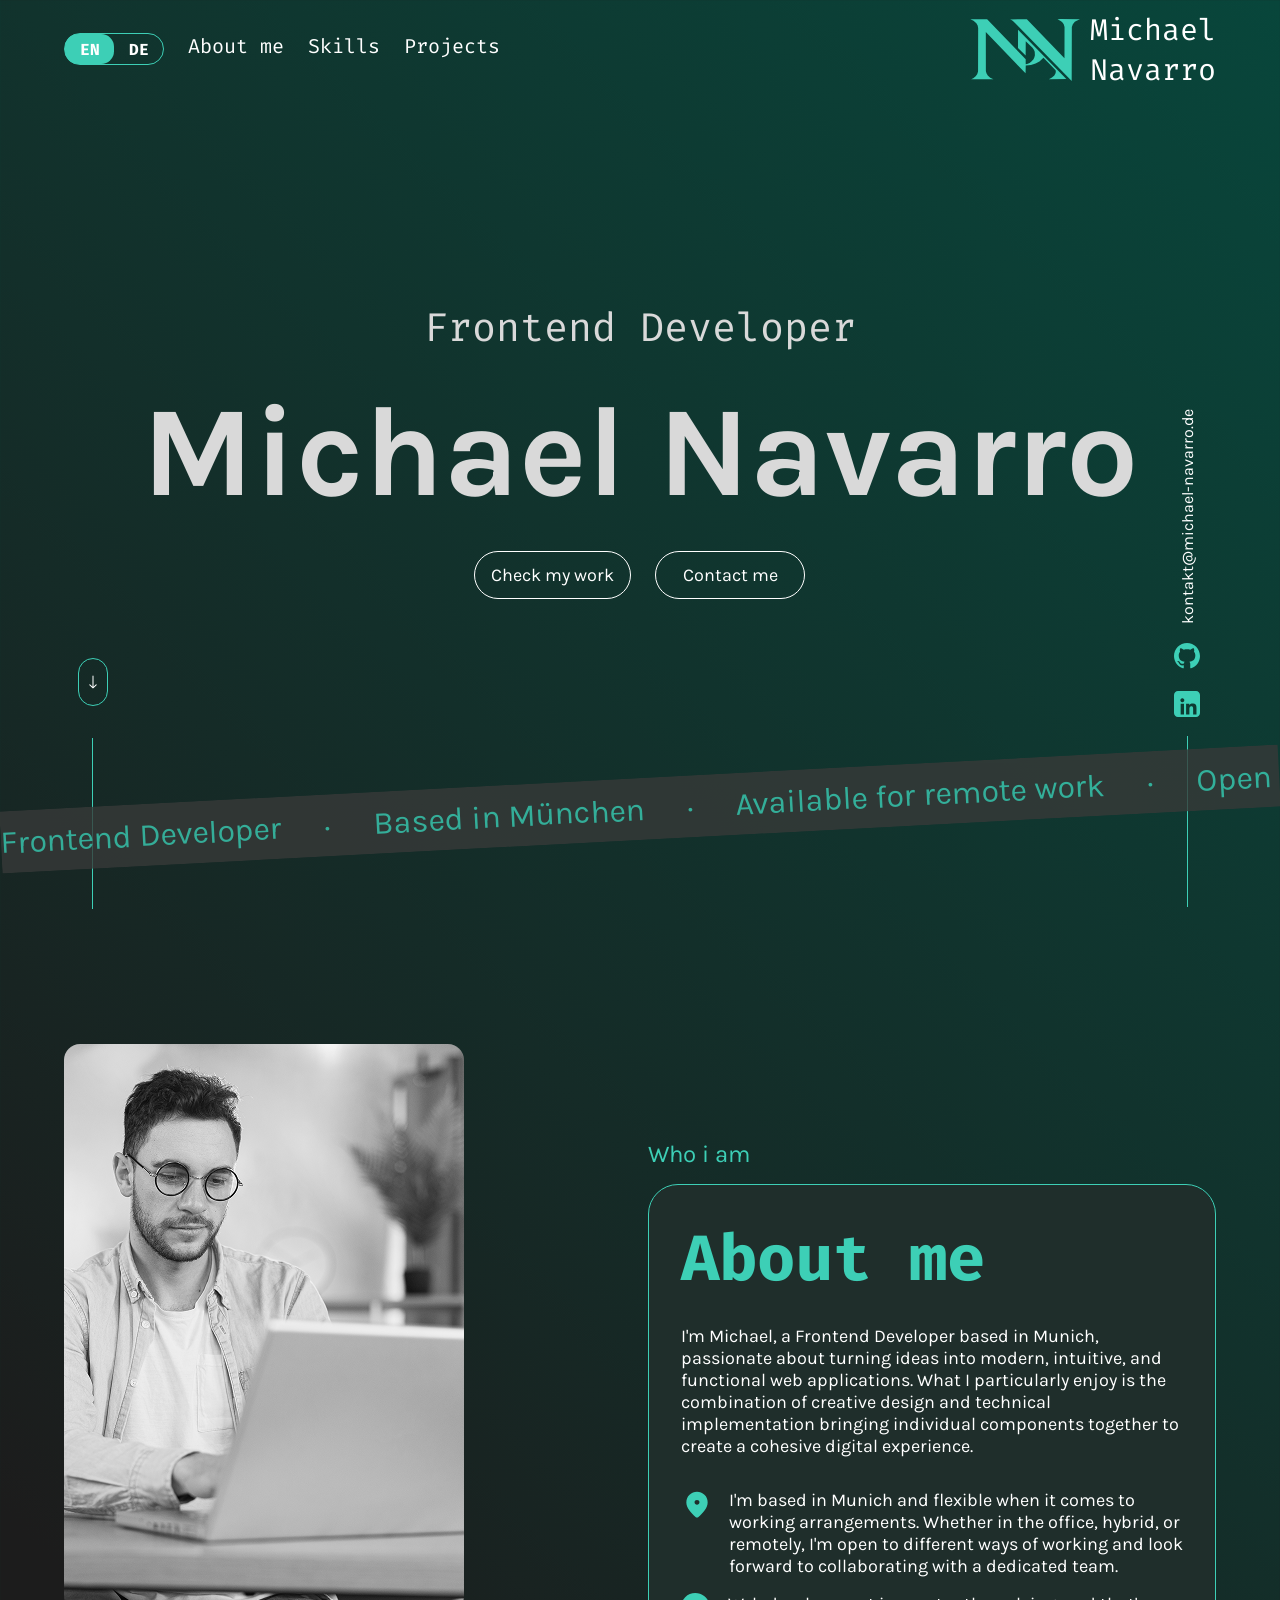
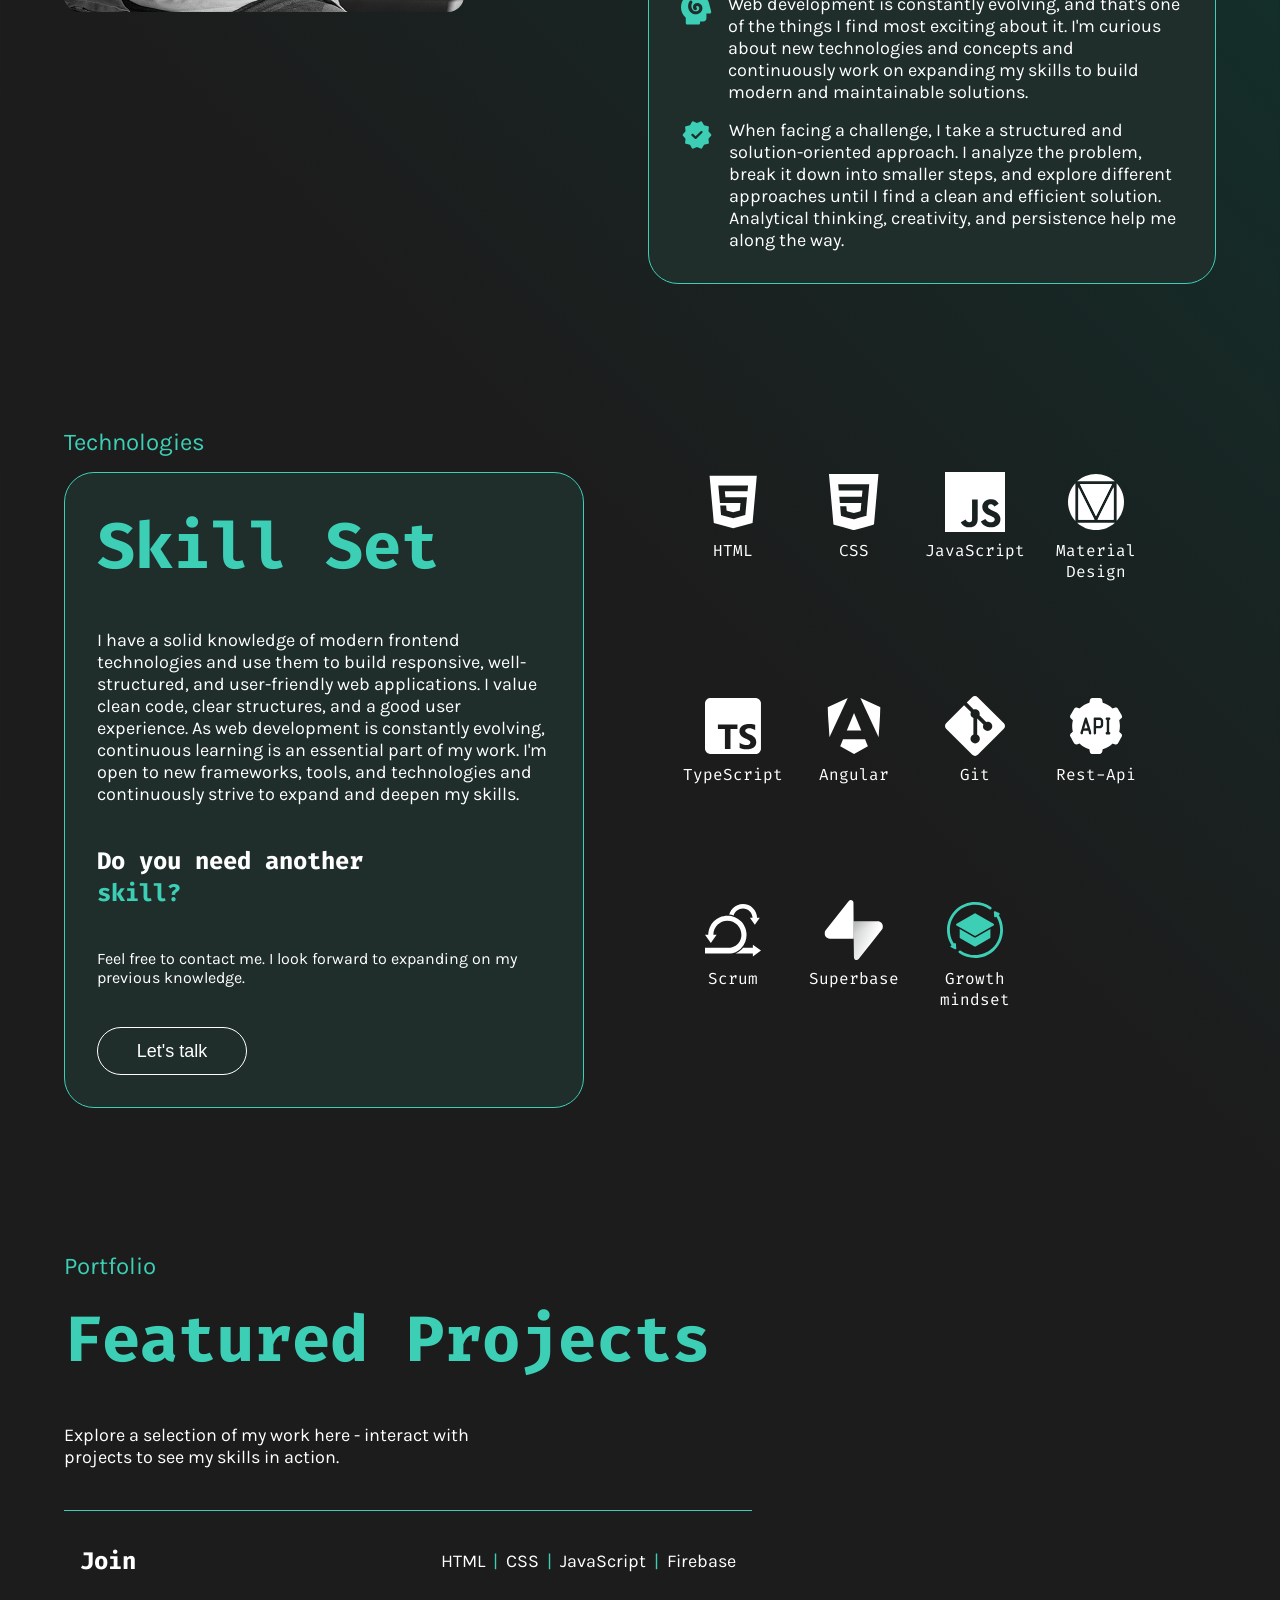
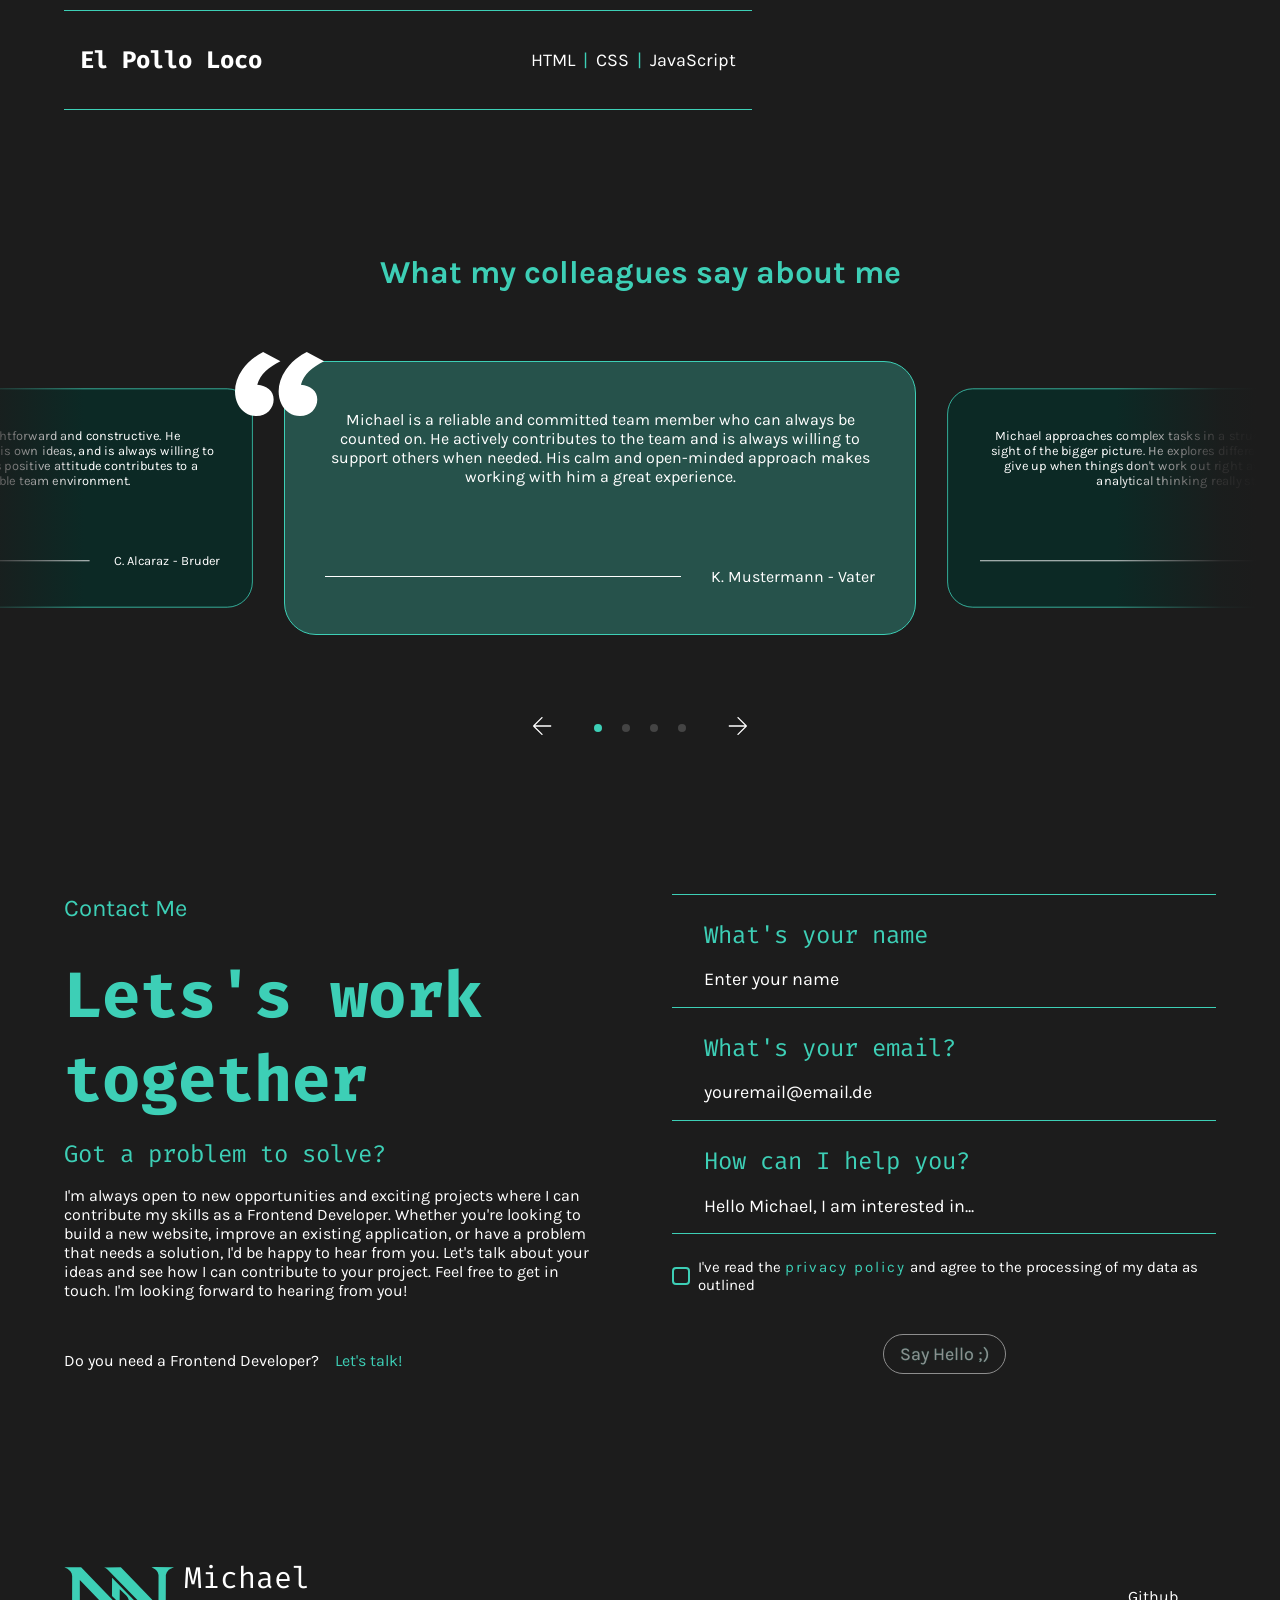
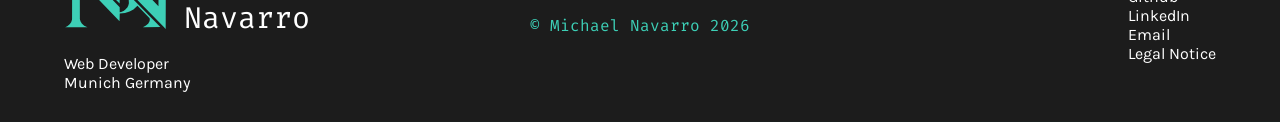
==== commit 0449f6b1: "feat: added translation to project popup" ====
--- a/index.html
+++ b/index.html
@@ -350,7 +350,7 @@
                     <div class="single-project-name" data-project="pollo-loco"
                         style="border-bottom: 1px solid rgb(61, 207, 182);" onclick="openProjectPopup('pollo-loco')">
                         <div class="single-project-name-left">
-                            <p>Pollo Loco</p>
+                            <p>El Pollo Loco</p>
                             <img src="./assets/icons/arrow_outward.svg" alt="arrow icon">
                         </div>
                         <div class="technologies">
@@ -502,8 +502,8 @@
                     <p>Michael<br>Navarro</p>
                 </div>
                 <div>
-                    <p>Web Developer</p>
-                    <p>Munich Germany</p>
+                    <p data-i18n="footer.position">Web Developer</p>
+                    <p data-i18n="footer.location">Munich Germany</p>
                 </div>
             </div>
             <p style="color: #3dcfb6; font-family: 'Fira Code';"> © Michael Navarro 2026 </p>
@@ -519,7 +519,7 @@
                         <a target="_blank" href="#">Email</a>
                     </li>
                     <li>
-                        <a target="_blank" href="#">Legal Notice</a>
+                        <a target="_blank" href="#" data-i18n="footer.impressum">Legal Notice</a>
                     </li>
                 </ul>
             </div>
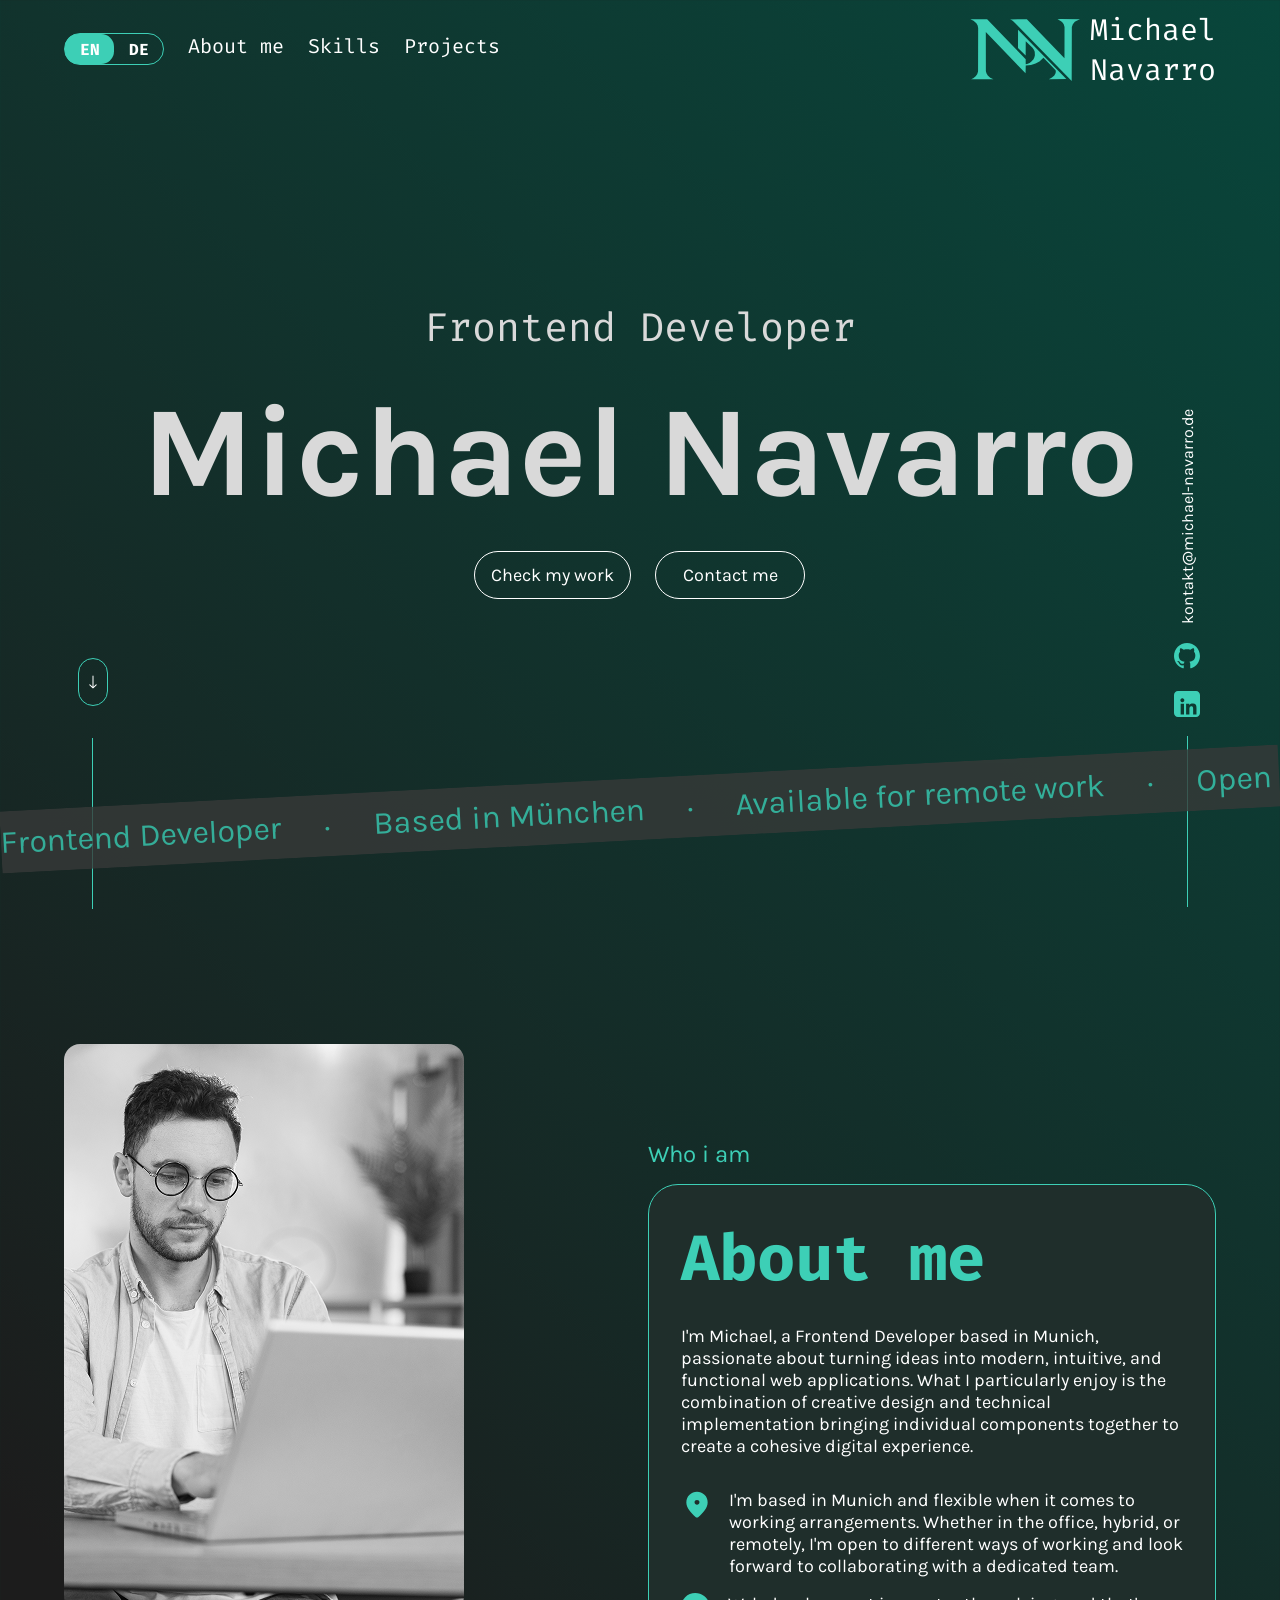
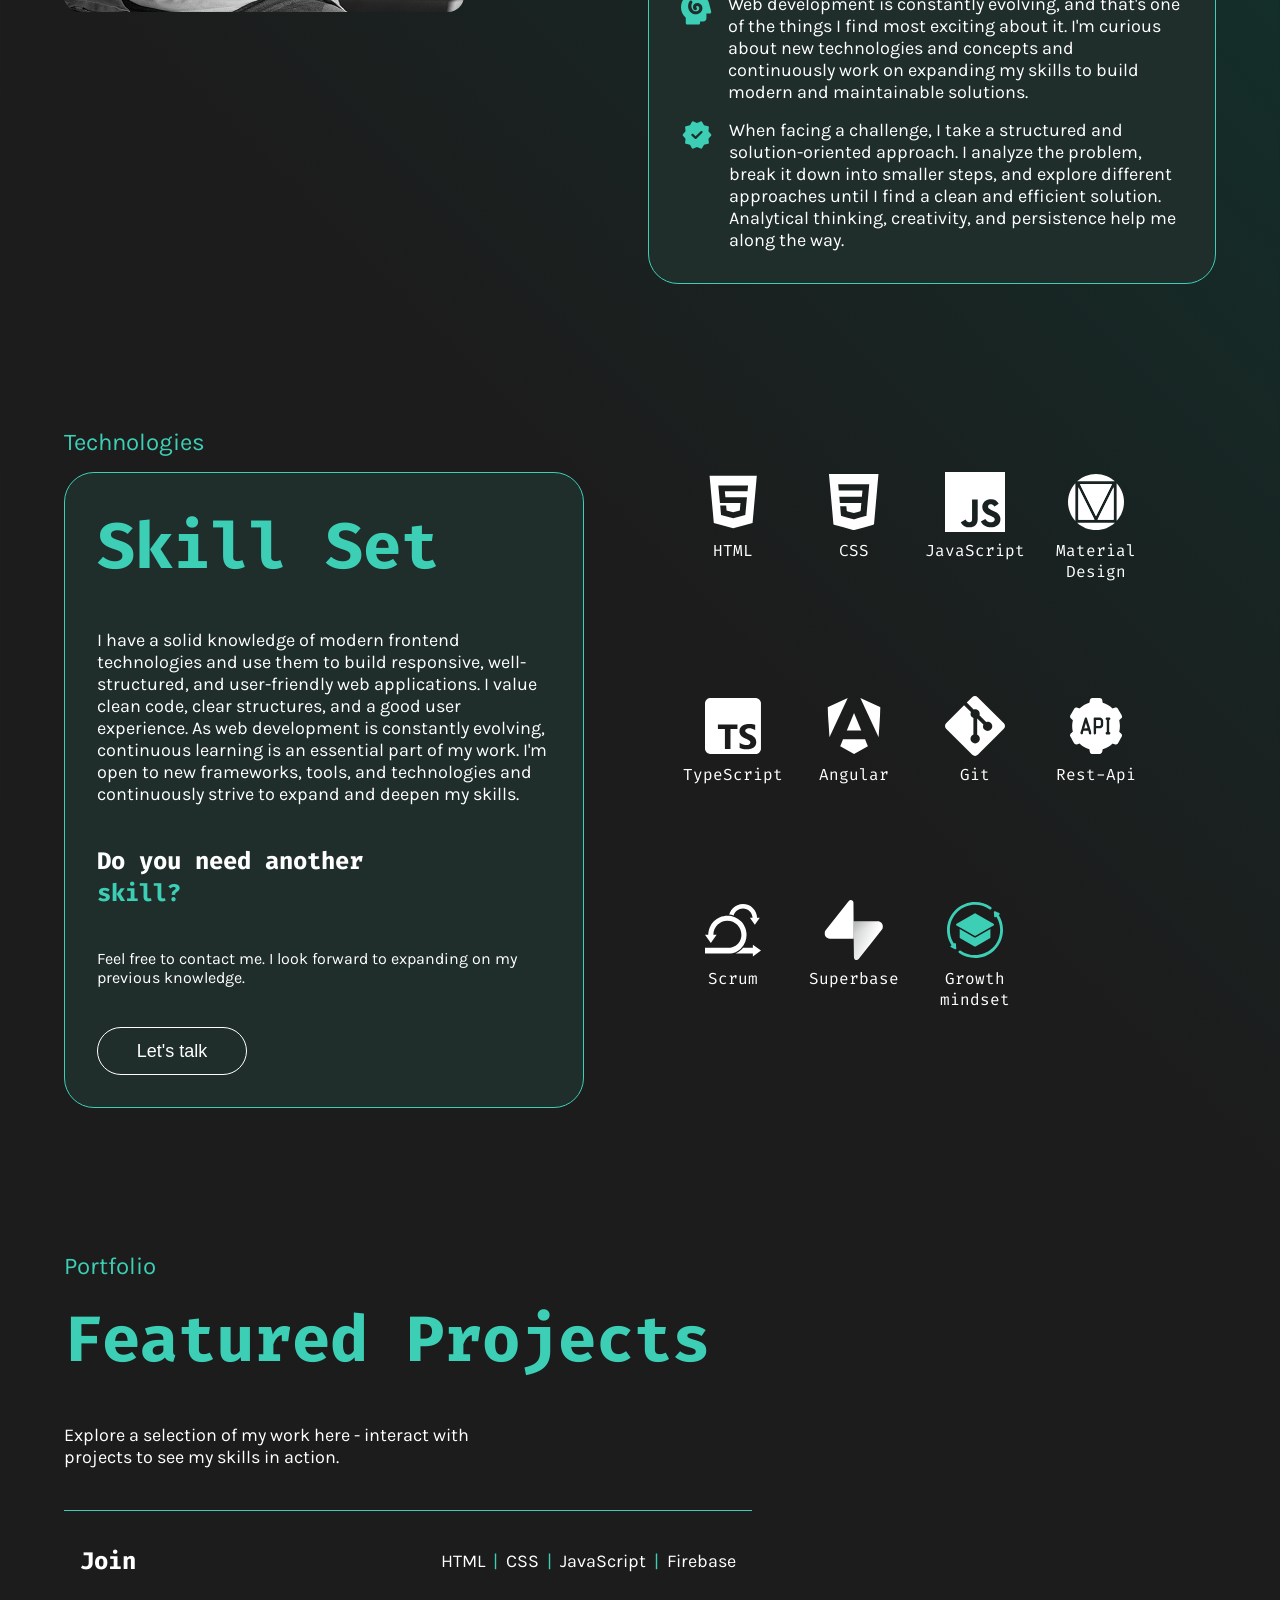
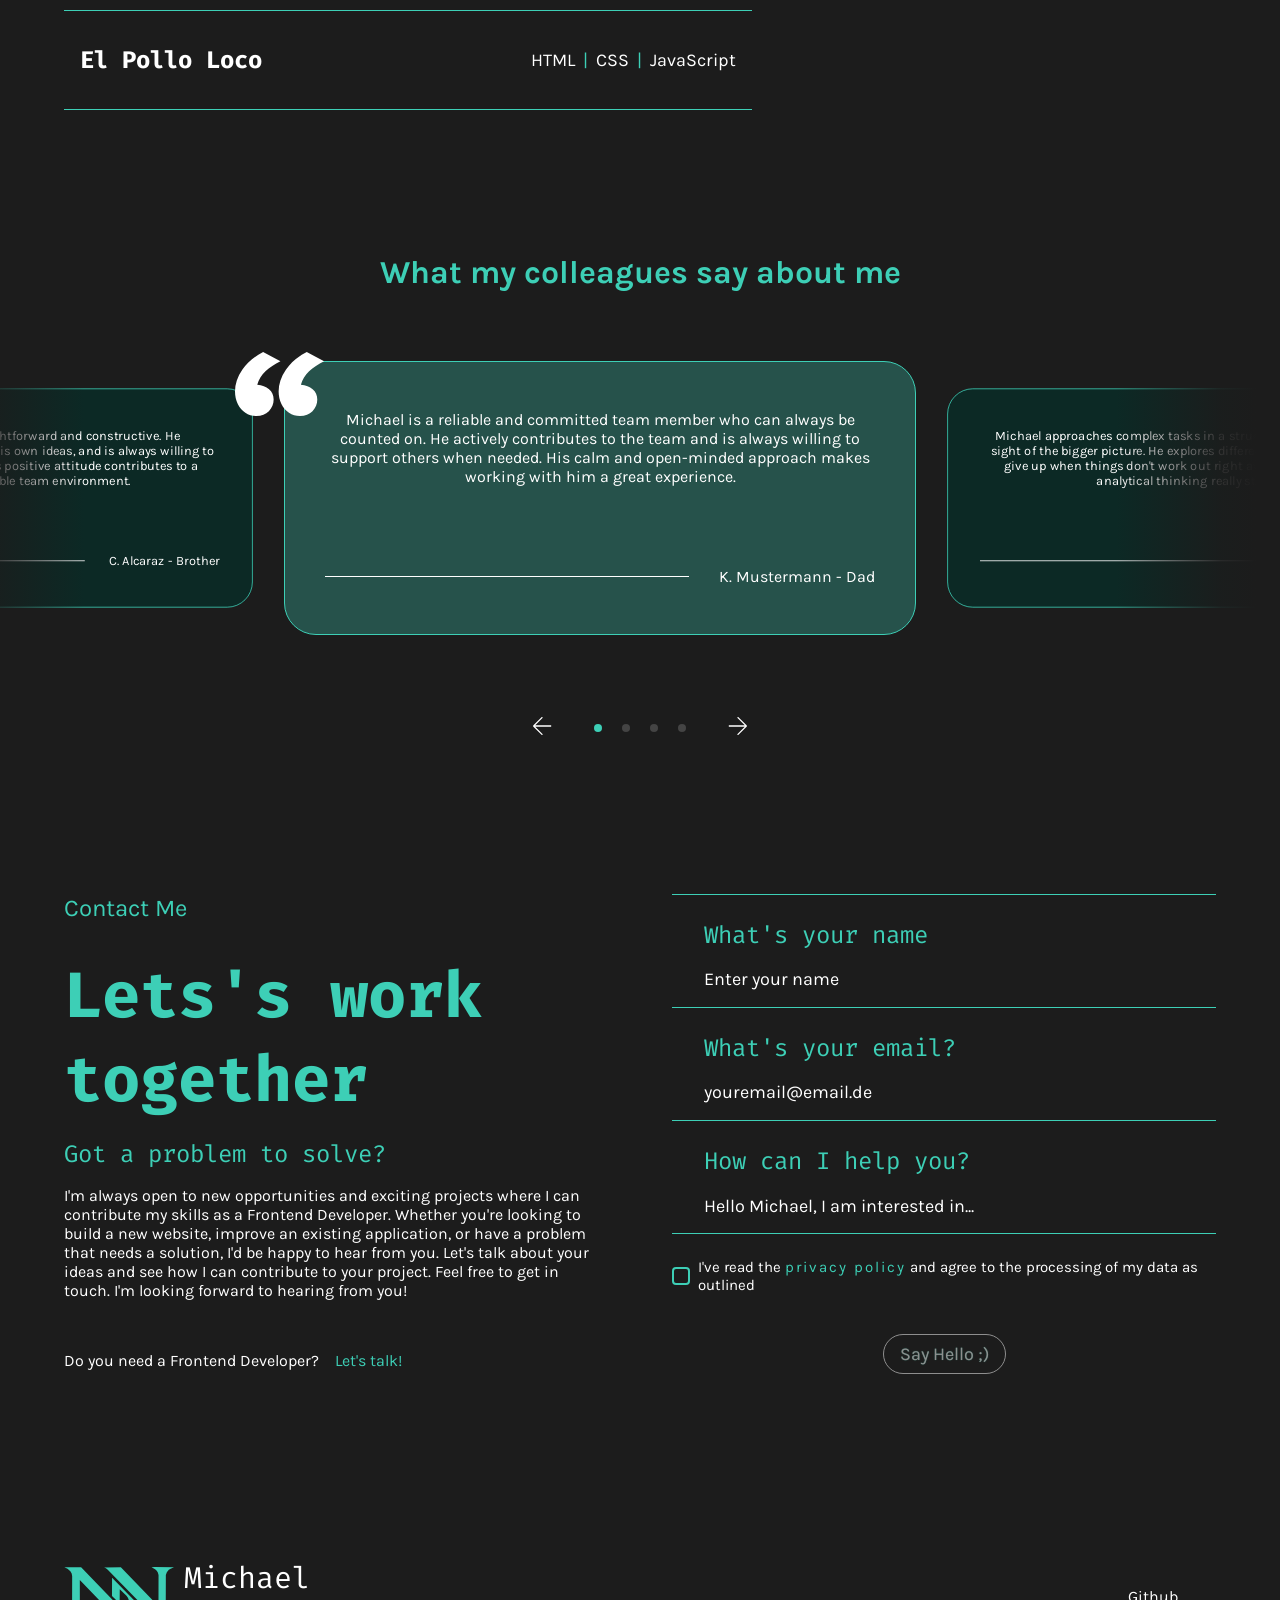
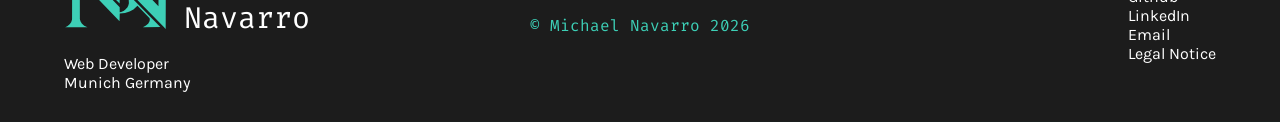
==== commit 64160af5: "feat: add language toggle for English and German" ====
--- a/index.html
+++ b/index.html
@@ -20,7 +20,7 @@
             <div class="desktop-header">
                 <div class="header-left-container">
                     <div class="switch-language">
-                        <div class="enabled">
+                        <div class="enabled" onclick="changeLanguage('en')">
                             <p>EN</p>
                         </div>
                         <div class="disabled" onclick="changeLanguage('de')">
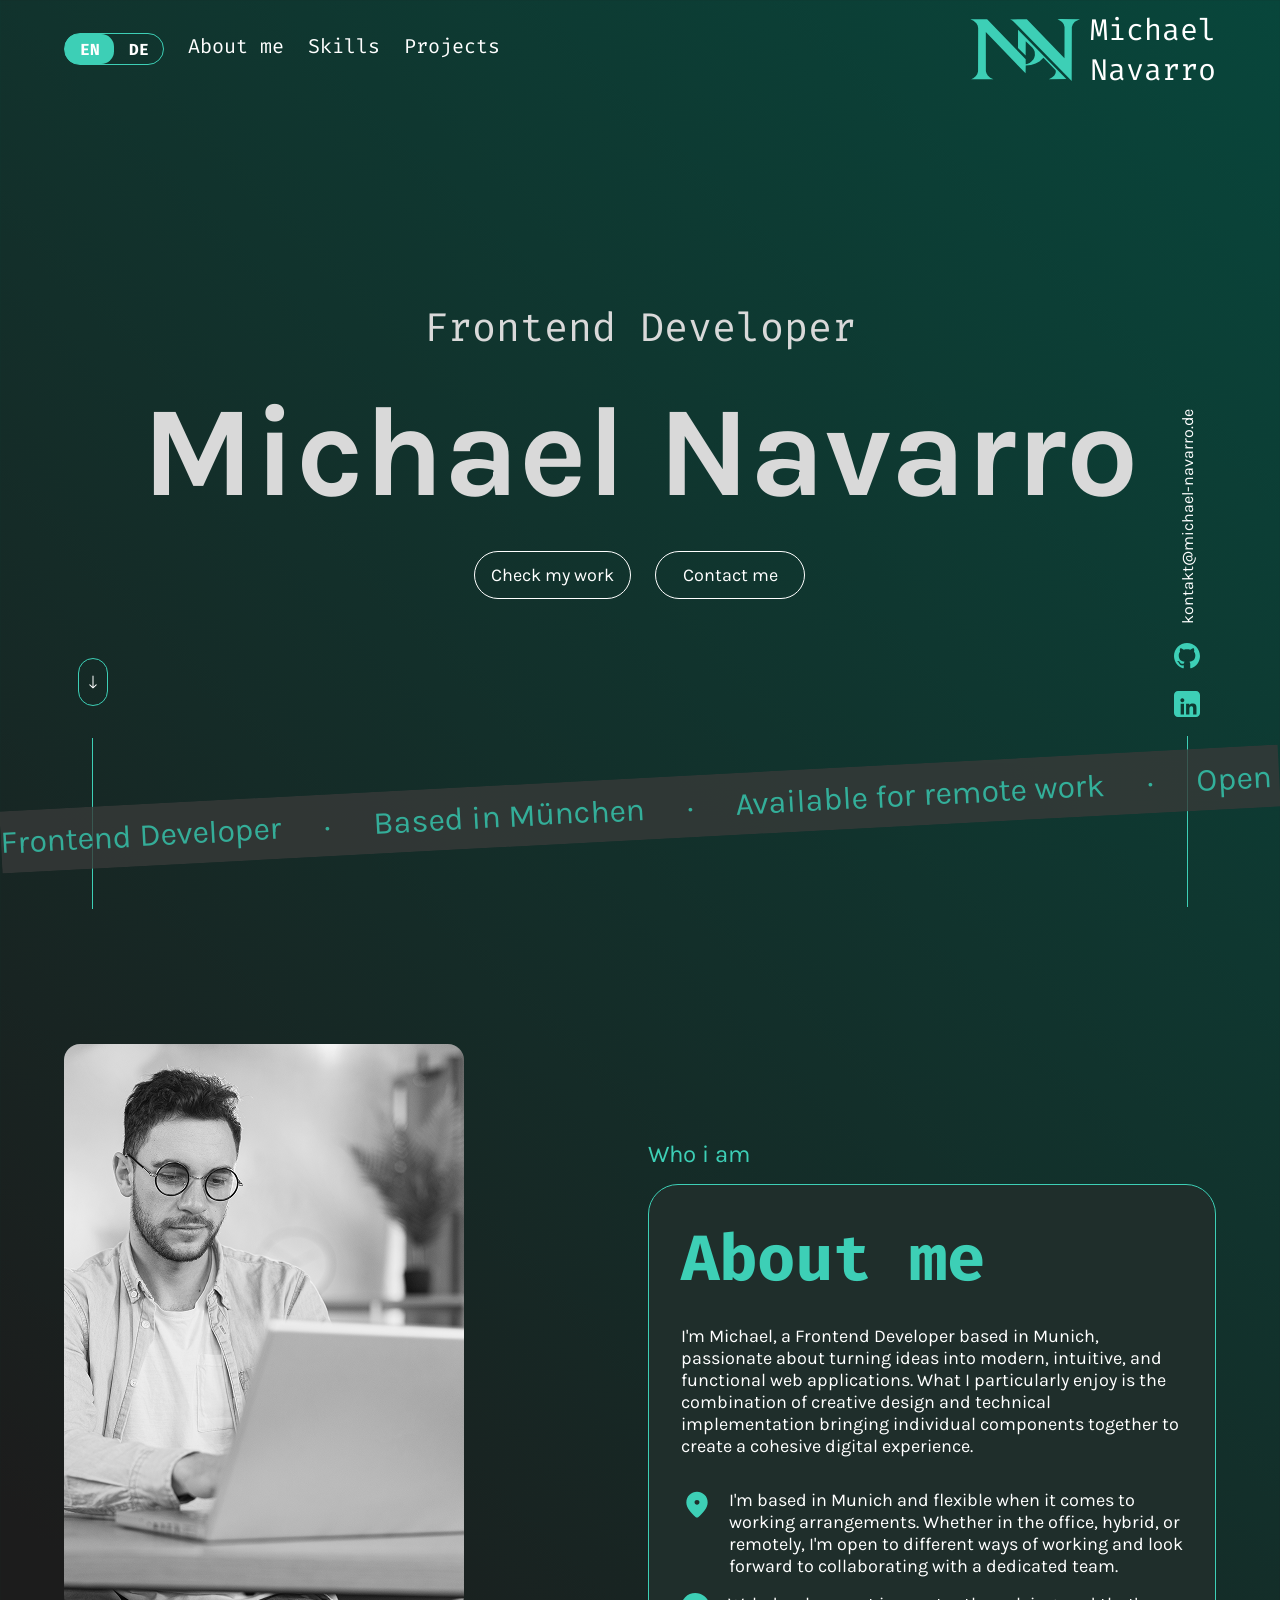
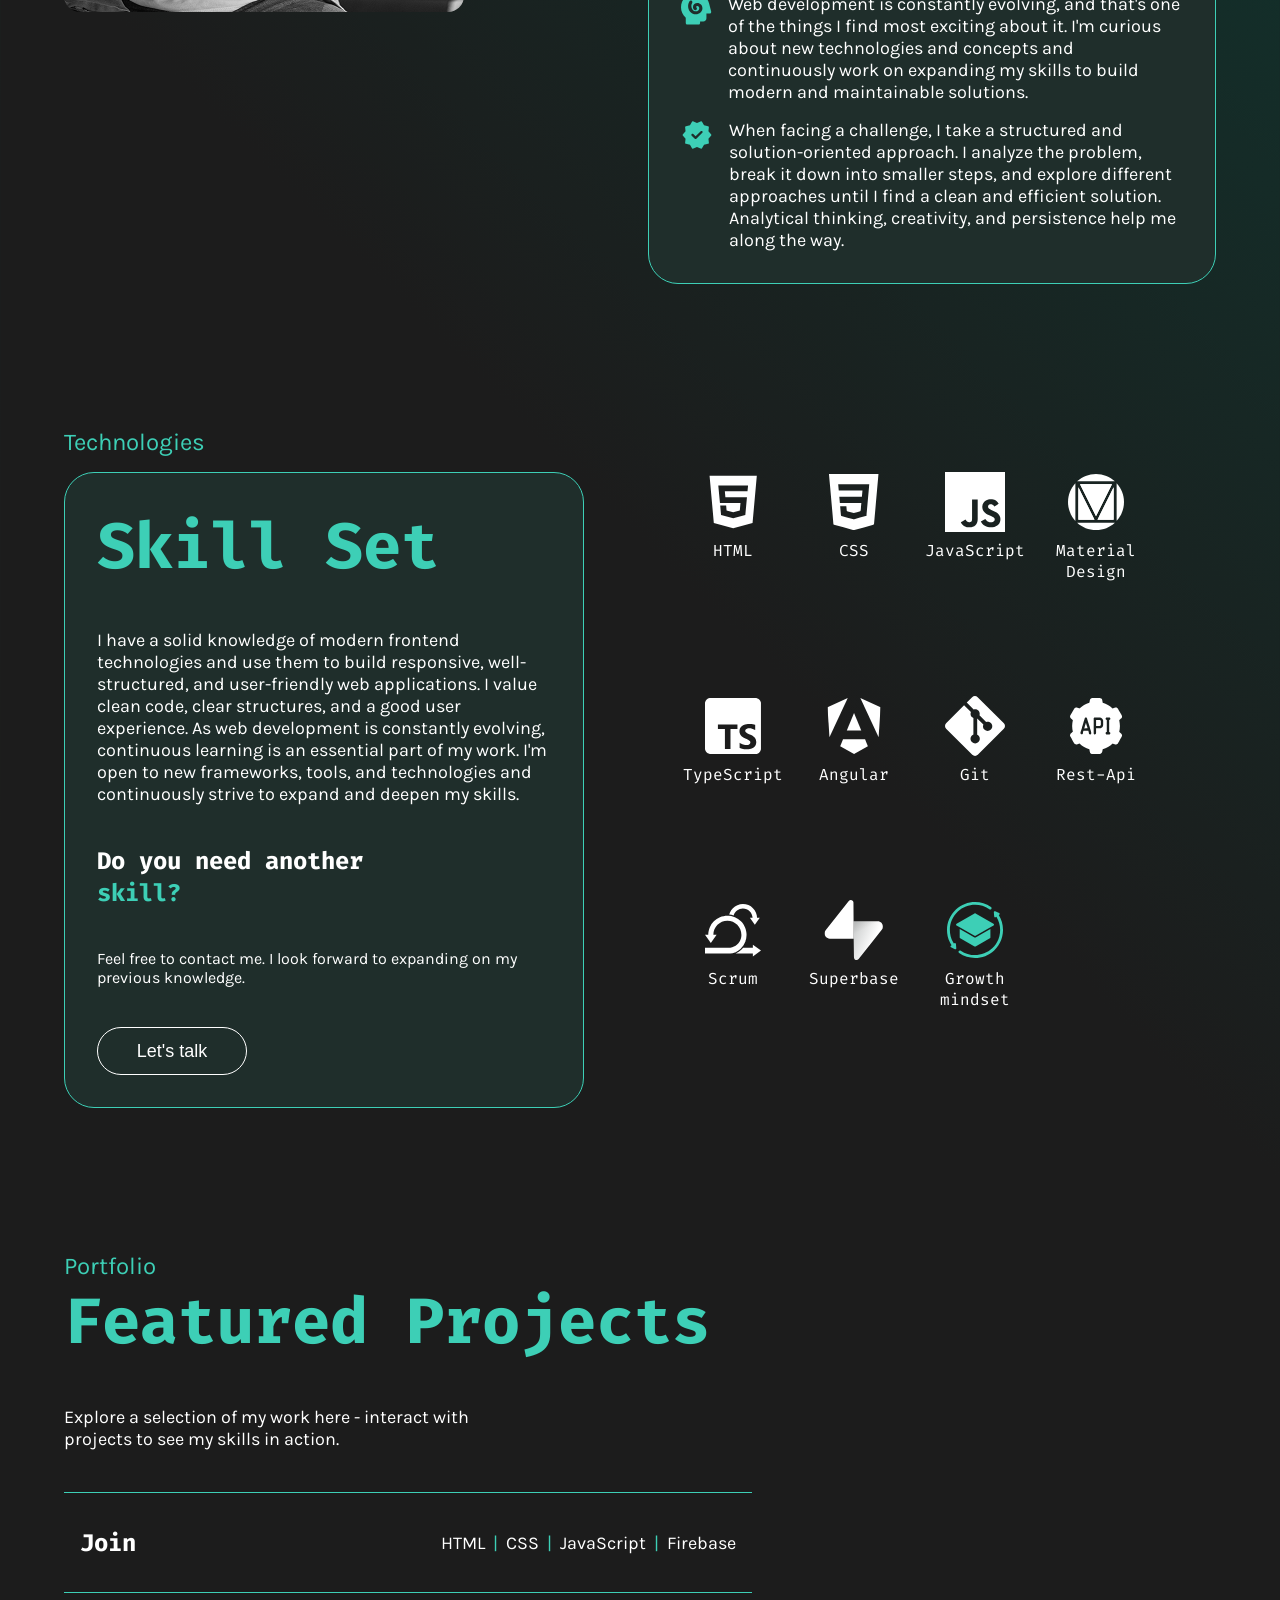
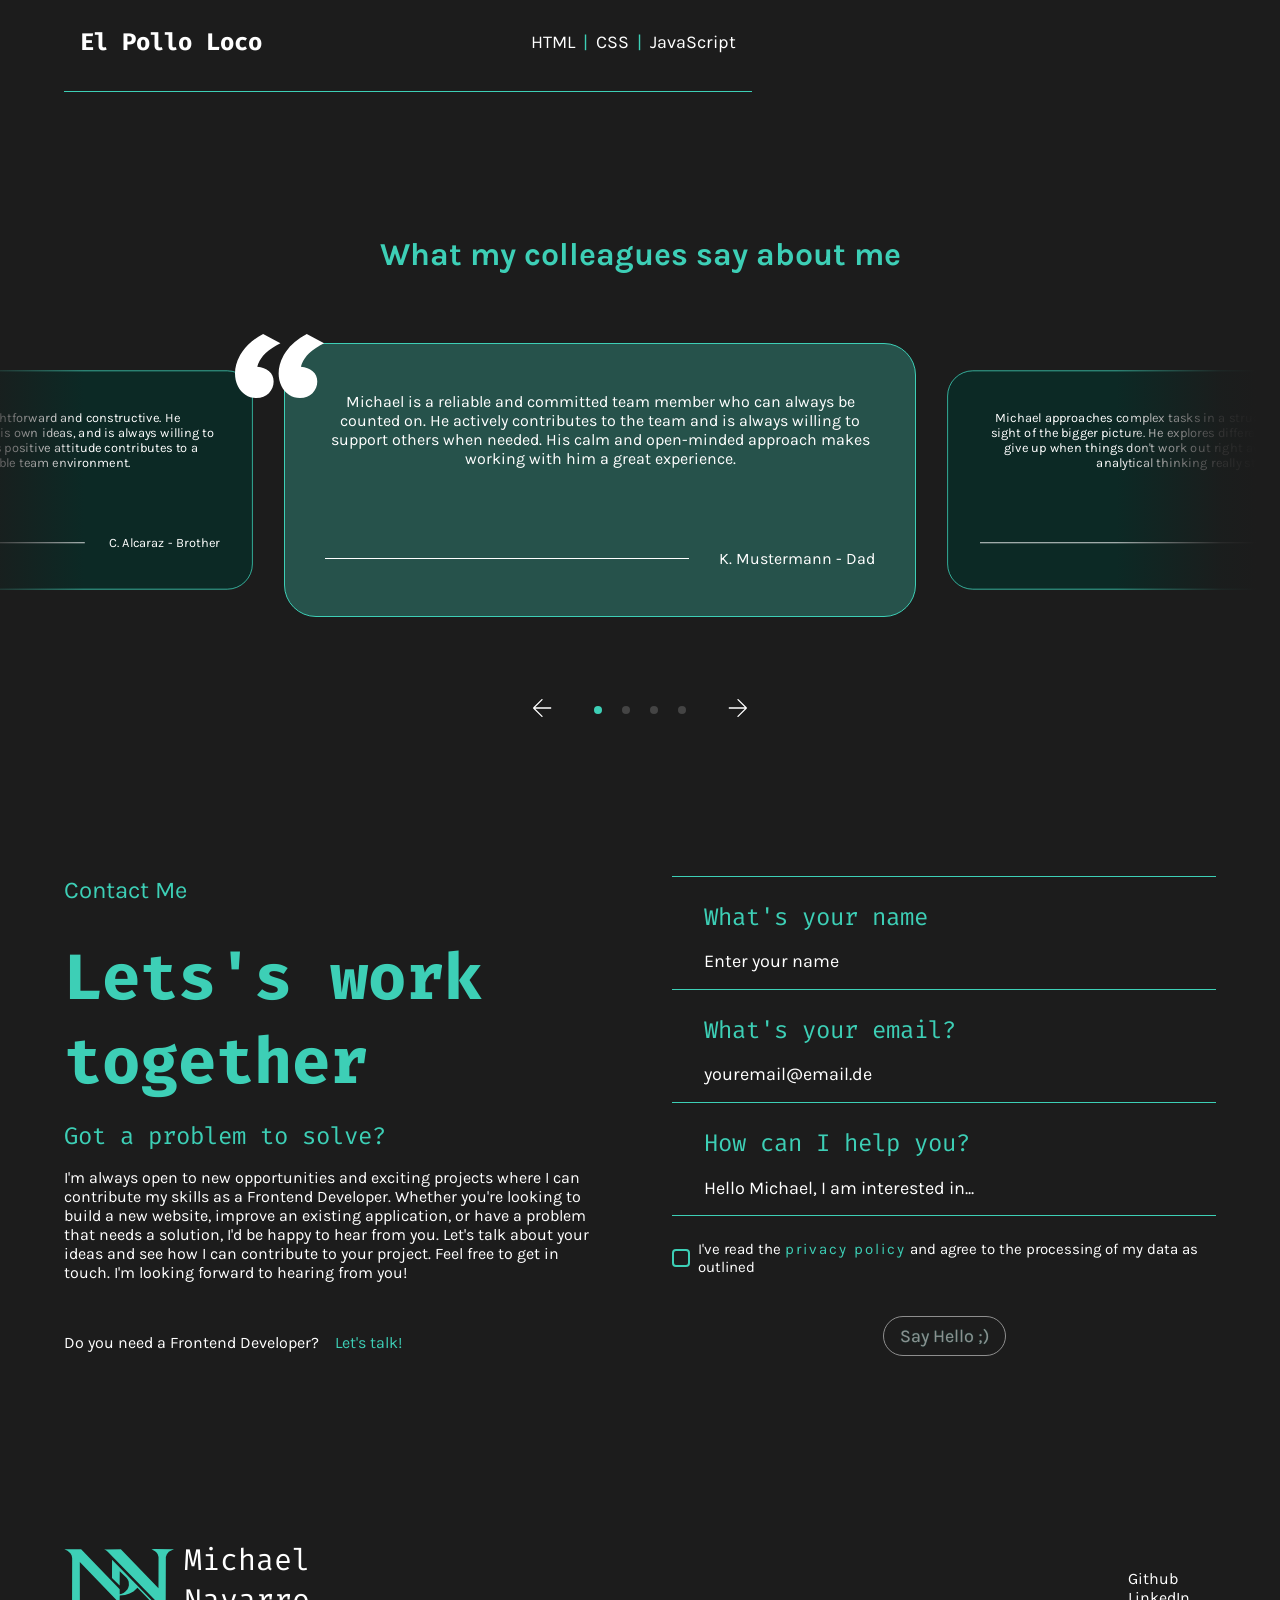
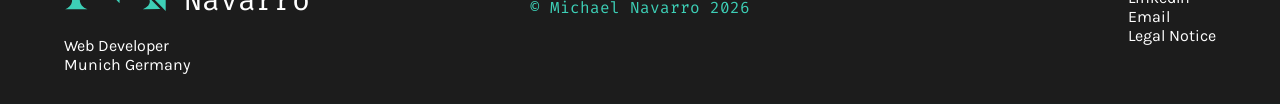
==== commit 88a9333f: "feat: impressum layout and content modified" ====
--- a/index.html
+++ b/index.html
@@ -40,13 +40,13 @@
                         <p>·</p>
                     </div>
                 </div>
-                <div class="logo">
+                <a class="logo" href="#above-the-fold">
                     <svg viewBox="0 0 1099 619" xmlns="http://www.w3.org/2000/svg">
                         <path class="mn-logo-path" fill-rule="evenodd"
                             d="M 1016.0,618.5 L 437.0,27.5 L 419.0,13.5 L 400.5,4.0 L 568.0,2.5 L 944.0,392.5 L 944.5,80.0 L 937.5,56.0 L 926.5,38.0 L 910.0,22.5 L 874.5,3.0 L 905.0,0.5 L 1099.0,2.5 L 1066.0,16.5 L 1047.0,28.5 L 1027.5,52.0 L 1017.5,81.0 L 1016.0,618.5 Z M 225.0,602.5 L 11.5,601.0 L 33.0,591.5 L 56.5,573.0 L 71.5,552.0 L 80.5,525.0 L 81.5,89.0 L 76.5,66.0 L 63.5,42.0 L 35.0,17.5 L 4.0,3.5 L 171.0,3.5 L 556.5,401.0 L 556.5,451.0 L 570.0,449.5 L 595.0,438.5 L 611.0,427.5 L 634.5,401.0 L 642.5,385.0 L 648.5,361.0 L 646.5,328.0 L 638.5,308.0 L 624.5,288.0 L 557.0,223.5 L 556.0,365.5 L 479.5,289.0 L 480.0,106.5 L 962.5,600.0 L 788.0,601.5 L 819.0,585.5 L 842.5,564.0 L 854.5,542.0 L 857.5,527.0 L 855.5,512.0 L 734.0,386.5 L 694.0,423.5 L 655.0,445.5 L 609.0,459.5 L 557.0,463.5 L 555.0,542.5 L 158.0,130.5 L 158.5,519.0 L 164.5,542.0 L 177.5,564.0 L 202.0,586.5 L 234.5,601.0 L 225.0,602.5 Z" />
                     </svg>
                     <p>Michael<br>Navarro</p>
-                </div>
+                </a>
             </div>
 
             <div class="mobile-header d-none">
@@ -54,7 +54,7 @@
             </div>
 
         </header>
-        <div class="above-the-fold">
+        <div class="above-the-fold" id="above-the-fold">
             <div class="hero-left">
                 <svg width="30" height="48" viewBox="0 0 30 48" fill="none" xmlns="http://www.w3.org/2000/svg">
                     <g clip-path="url(#clip0_3296_4091)">
@@ -494,13 +494,13 @@
         </div>
         <footer class="footer-container">
             <div class="footer-left">
-                <div class="logo">
+                <a class="logo" href="#above-the-fold">
                     <svg viewBox="0 0 1099 619" xmlns="http://www.w3.org/2000/svg">
                         <path class="mn-logo-path" fill-rule="evenodd"
                             d="M 1016.0,618.5 L 437.0,27.5 L 419.0,13.5 L 400.5,4.0 L 568.0,2.5 L 944.0,392.5 L 944.5,80.0 L 937.5,56.0 L 926.5,38.0 L 910.0,22.5 L 874.5,3.0 L 905.0,0.5 L 1099.0,2.5 L 1066.0,16.5 L 1047.0,28.5 L 1027.5,52.0 L 1017.5,81.0 L 1016.0,618.5 Z M 225.0,602.5 L 11.5,601.0 L 33.0,591.5 L 56.5,573.0 L 71.5,552.0 L 80.5,525.0 L 81.5,89.0 L 76.5,66.0 L 63.5,42.0 L 35.0,17.5 L 4.0,3.5 L 171.0,3.5 L 556.5,401.0 L 556.5,451.0 L 570.0,449.5 L 595.0,438.5 L 611.0,427.5 L 634.5,401.0 L 642.5,385.0 L 648.5,361.0 L 646.5,328.0 L 638.5,308.0 L 624.5,288.0 L 557.0,223.5 L 556.0,365.5 L 479.5,289.0 L 480.0,106.5 L 962.5,600.0 L 788.0,601.5 L 819.0,585.5 L 842.5,564.0 L 854.5,542.0 L 857.5,527.0 L 855.5,512.0 L 734.0,386.5 L 694.0,423.5 L 655.0,445.5 L 609.0,459.5 L 557.0,463.5 L 555.0,542.5 L 158.0,130.5 L 158.5,519.0 L 164.5,542.0 L 177.5,564.0 L 202.0,586.5 L 234.5,601.0 L 225.0,602.5 Z" />
                     </svg>
                     <p>Michael<br>Navarro</p>
-                </div>
+                </a>
                 <div>
                     <p data-i18n="footer.position">Web Developer</p>
                     <p data-i18n="footer.location">Munich Germany</p>
@@ -519,7 +519,7 @@
                         <a target="_blank" href="#">Email</a>
                     </li>
                     <li>
-                        <a target="_blank" href="#" data-i18n="footer.impressum">Legal Notice</a>
+                        <a href="./impressum.html" data-i18n="footer.impressum">Legal Notice</a>
                     </li>
                 </ul>
             </div>
--- a/style.css
+++ b/style.css
@@ -118,6 +118,8 @@
     display: flex;
     align-items: center;
     gap: 10px;
+    text-decoration: none;
+    color: inherit;
 }
 
 .logo p {
@@ -668,7 +670,7 @@
 .projects-wrapper h2 {
     font-size: 64px;
     font-family: 'Fira Code', monospace;
-    padding-top: 18px;
+    /* padding-top: 18px; */
 }
 
 .textfield-projects {
@@ -773,7 +775,7 @@
 
 .popup-wrapper {
     display: flex;
-    max-width: 1100px;
+    max-width: 1200px;
     border: solid 1px #3dcfb6;
     border-radius: 16px;
     background: linear-gradient(45deg, #1c1c1c 0% 45%, #08463b 70% 100%);
@@ -842,20 +844,22 @@
 }
 
 .popup-left-container>h2 {
-    font-size: 112px;
+    font-size: 128px;
     font-family: 'Karla', Arial, Helvetica, sans-serif;
     color: #3dcfb6;
 }
 
 .project-name {
-    font-size: 64px;
+    font-size: 61px;
     font-weight: 700;
     font-family: 'Fira Code', monospace;
 }
 
 .project-about {
-    font-family: 'Fira Code', monospace;
-    color: #3dcfb6;
+    font-size: 24px;
+    font-family: 'Fira Code', monospace;
+    color: #3dcfb6;
+    font-weight: bold;
 }
 
 .project-description {
@@ -882,6 +886,7 @@
     gap: 16px;
     height: 48px;
     font-family: 'Karla', Arial, Helvetica, sans-serif;
+    margin-top: 16px;
 }
 
 .popup-button a {
@@ -1360,6 +1365,54 @@
     color: #3dcfb6;
 }
 
+.impressum-wrapper {
+    display: flex;
+    flex-direction: column;
+    min-height: 100vh;
+    width: 100%;
+    max-width: 1440px;
+    margin: 0 auto;
+    padding: 0 64px;
+}
+
+.imprint-headline {
+    font-size: 64px;
+    font-weight: 700;
+    padding-top: 149px;
+    padding-bottom: 64px;
+    color: rgba(61, 207, 182, 1);
+    text-align: center;
+    font-family: 'Fira Code', monospace;
+}
+
+.impressum-main {
+    flex: 1;
+    color: #3dcfb6;
+    display: flex;
+    justify-content: flex-start;
+    flex-direction: column;
+    flex-grow: 1;
+    height: 100%;
+    gap: 24px;
+    font-family: Karla, Arial, Helvetica, sans-serif;
+    overflow-wrap: break-word;
+}
+
+.impressum-main h2 {
+    color: white;
+    font-size: 19px;
+    font-family: Karla, Arial, Helvetica, sans-serif;
+}
+
+.impressum-main p {
+    font-size: 16px;
+    font-family: Karla, Arial, Helvetica, sans-serif;
+}
+
+.impressum-wrapper .footer-container {
+    margin-top: 0;
+}
+
 .d-none {
     display: none;
 }
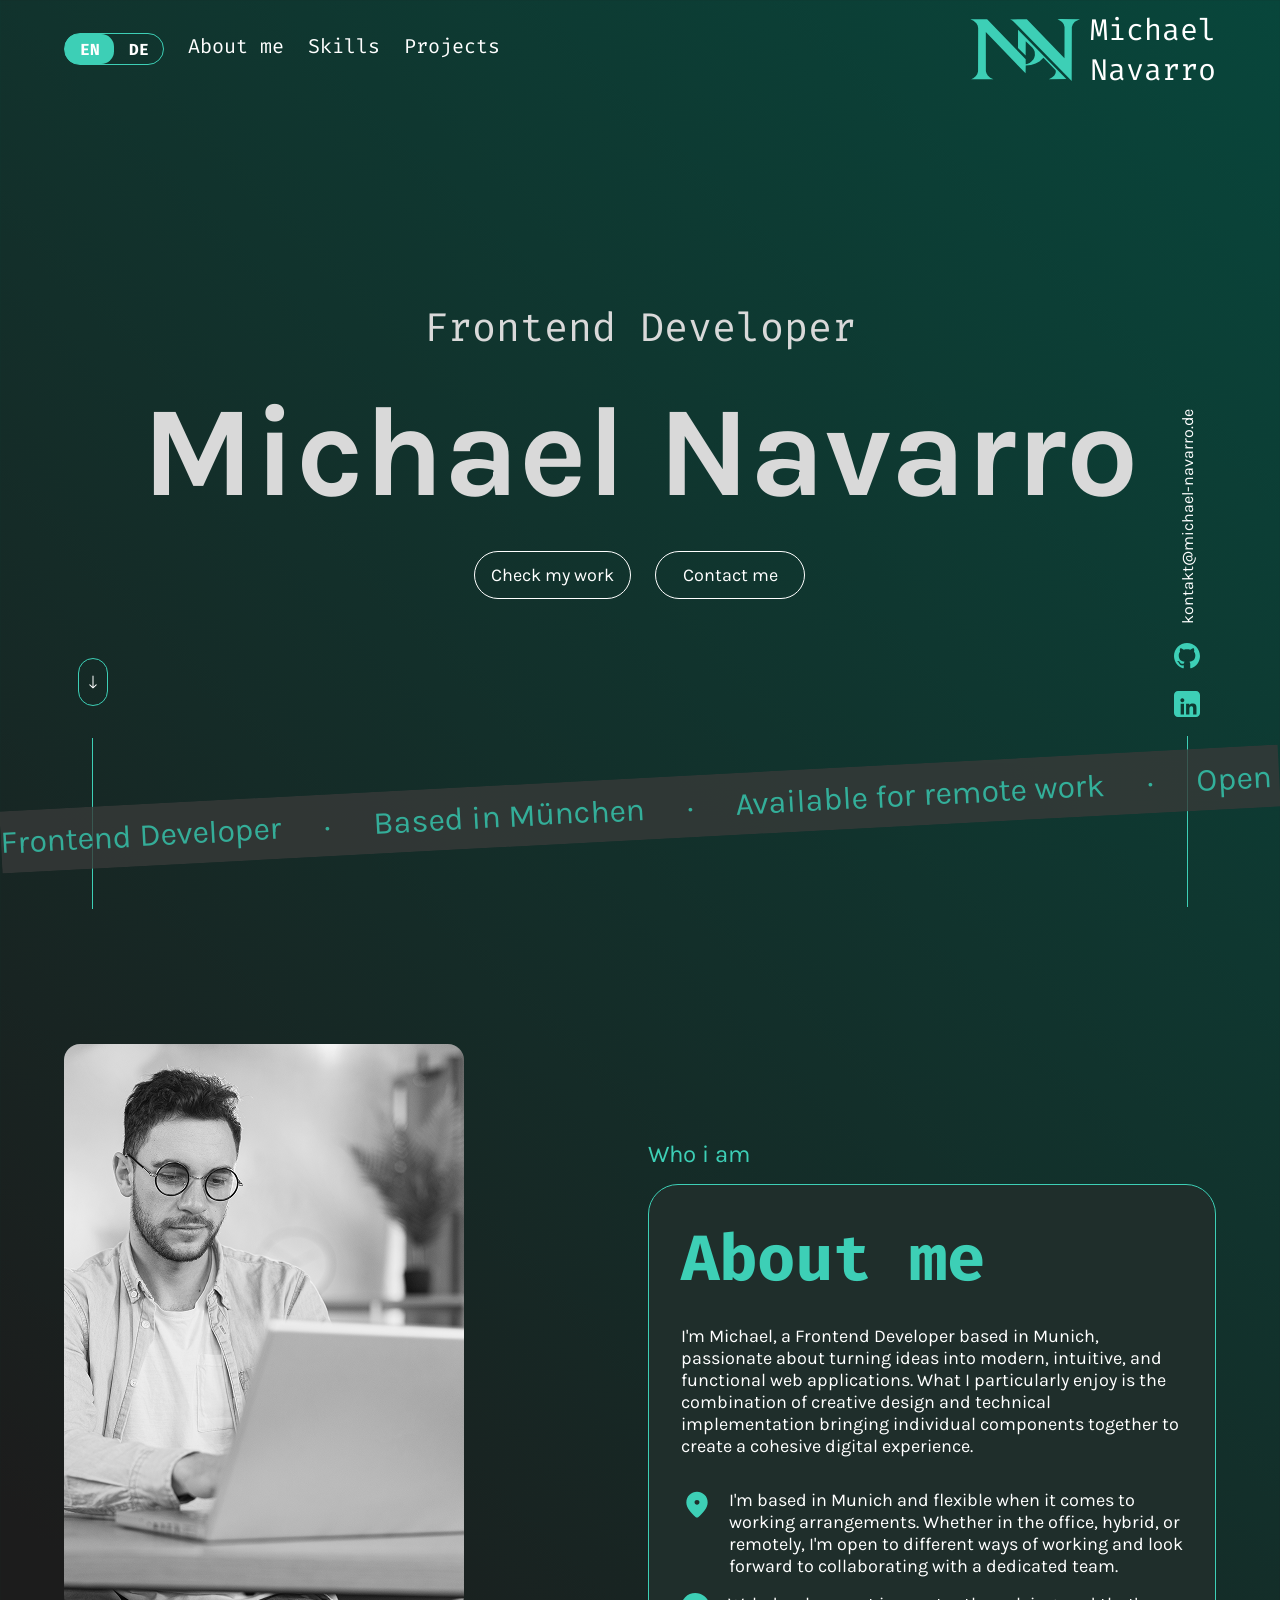
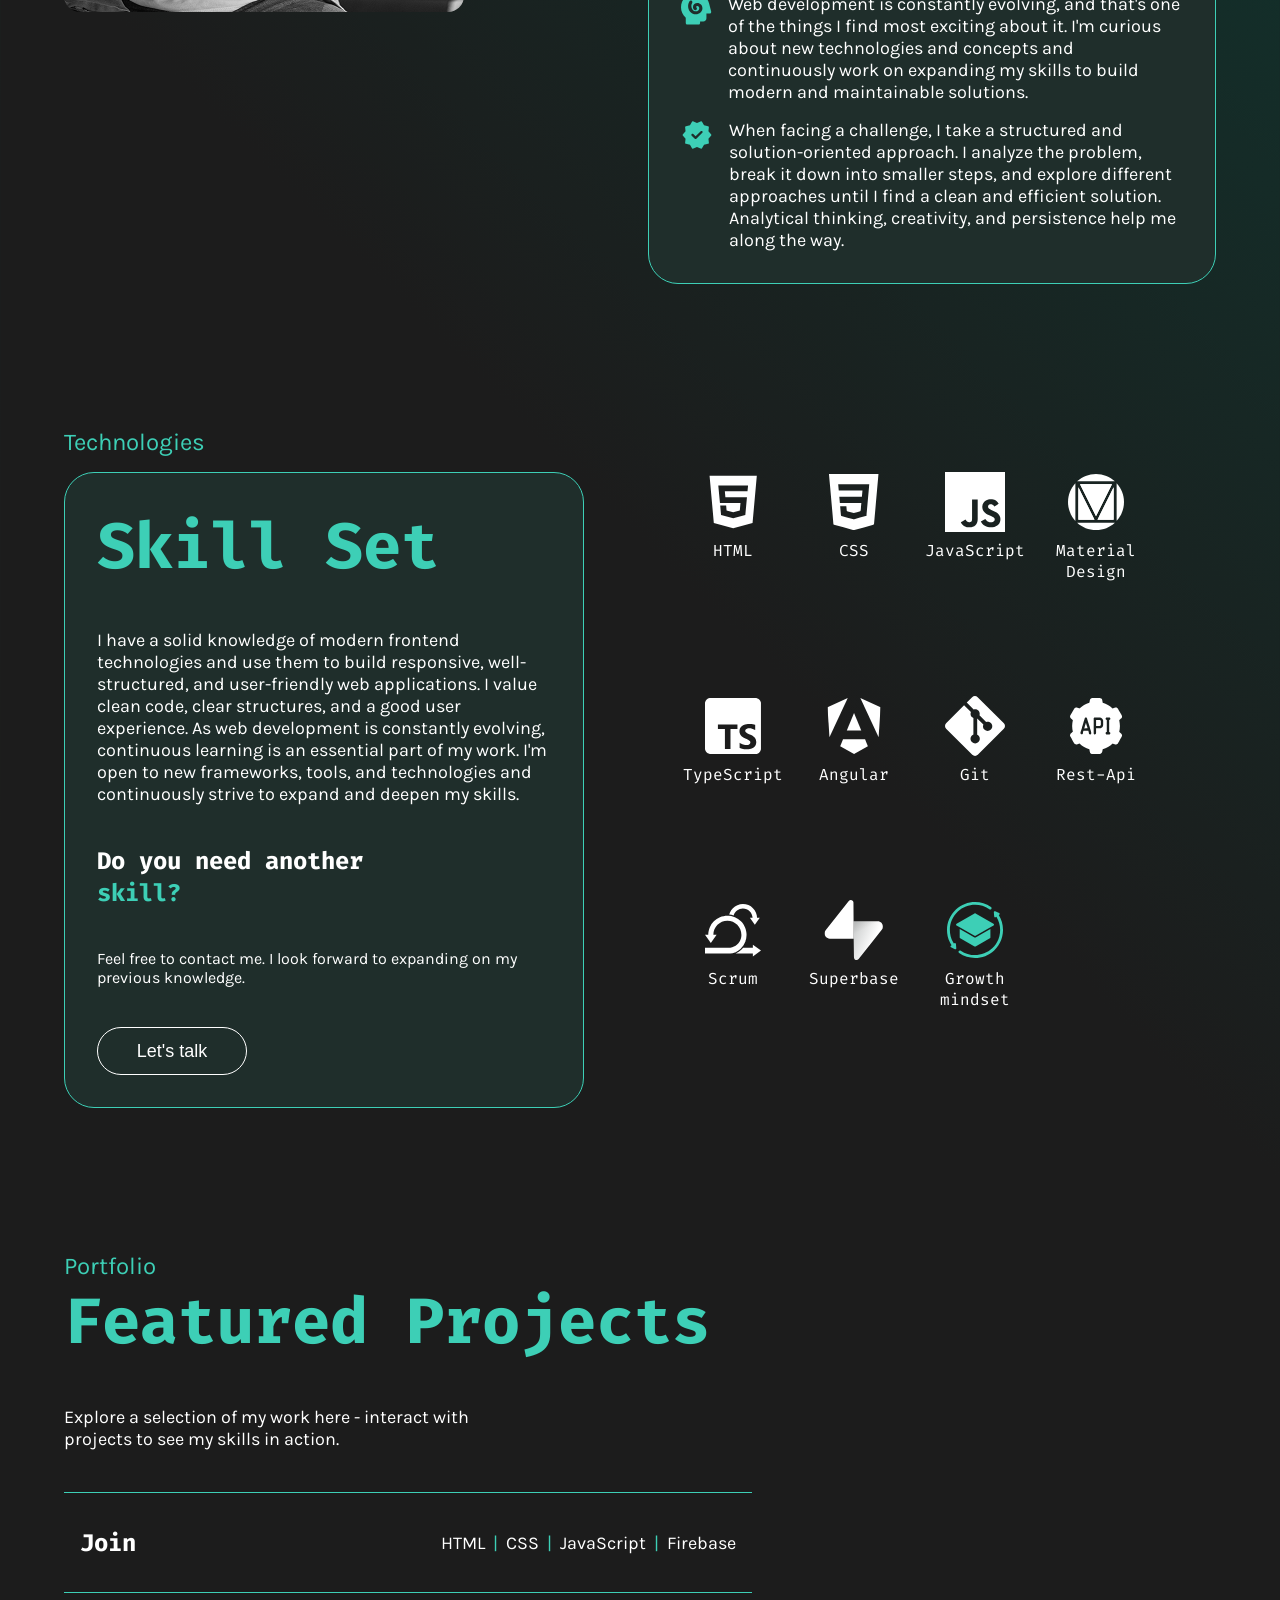
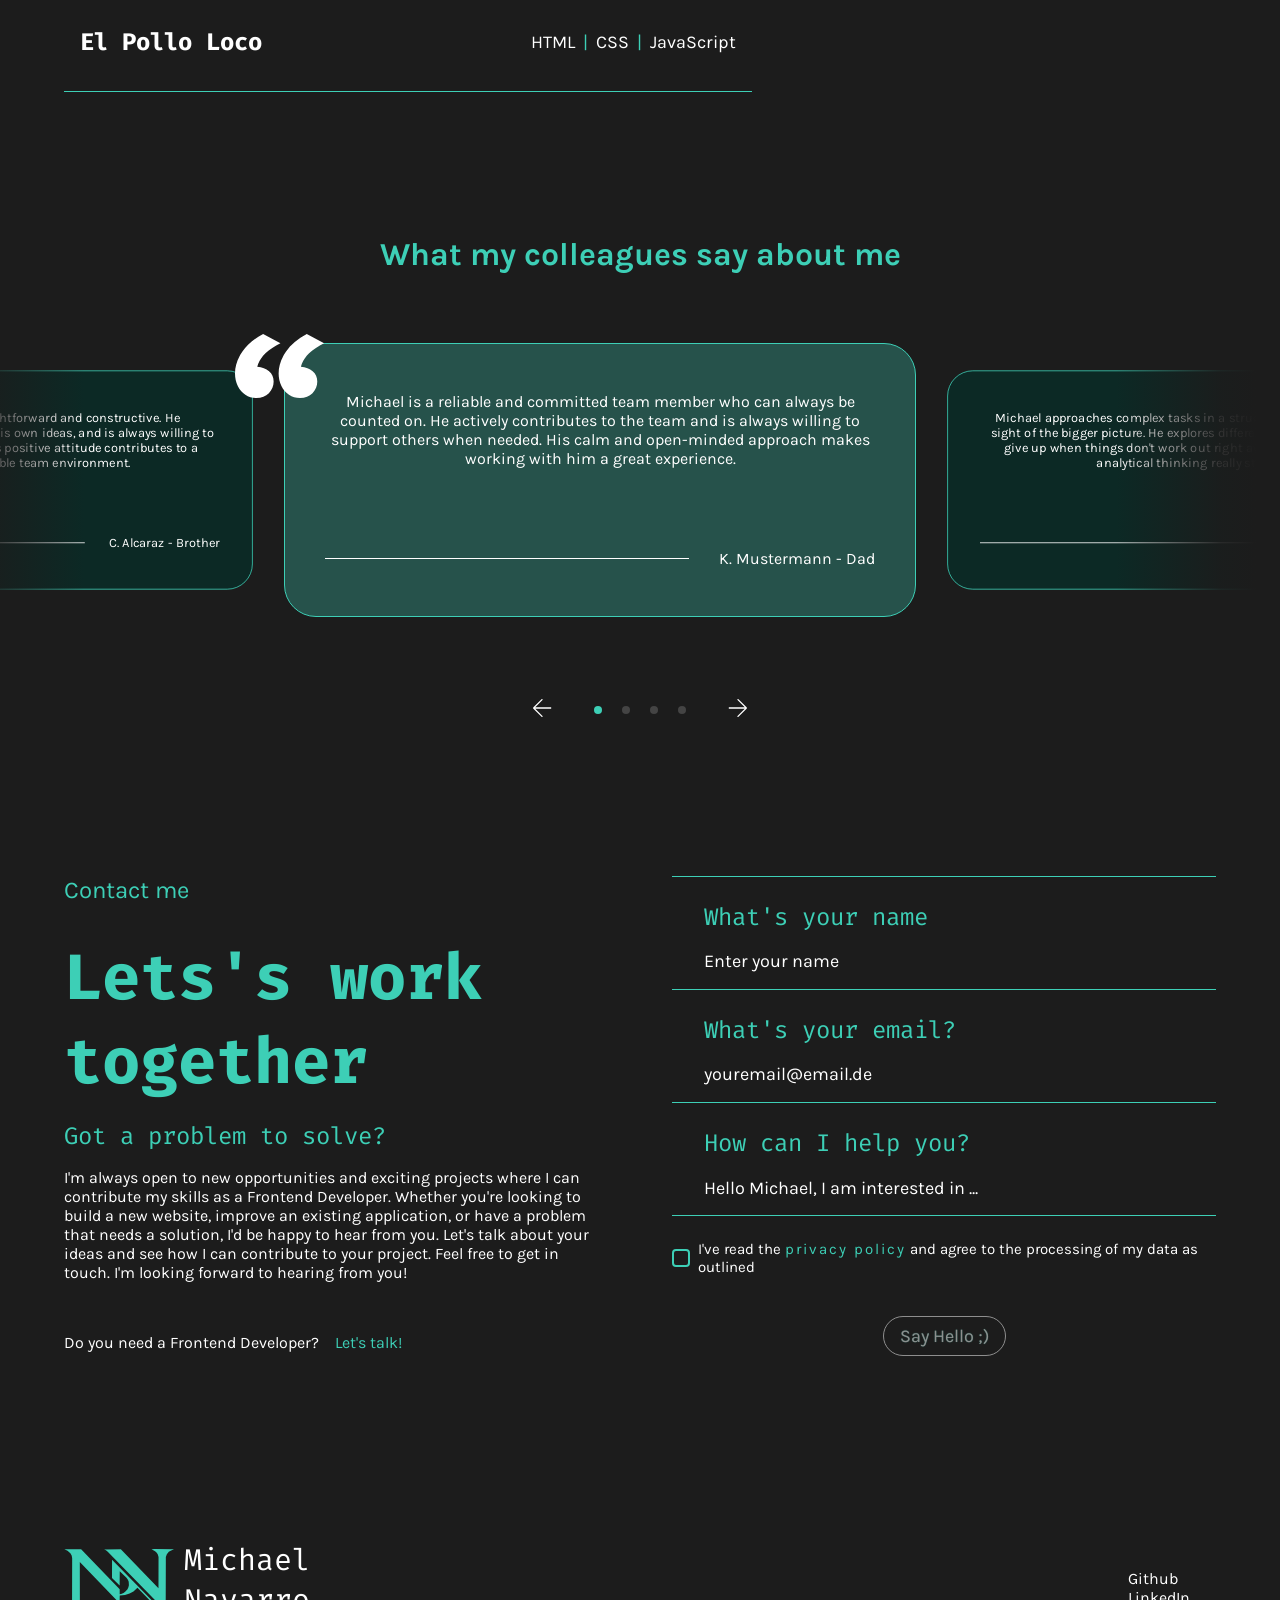
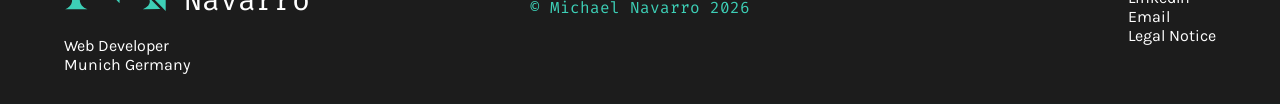
==== commit 5c55af3f: "refactor: create js folder for JavaScript files" ====
--- a/index.html
+++ b/index.html
@@ -529,9 +529,9 @@
 
 
 
-    <script src="./project_data.js"></script>
-    <script src="./translation.js"></script>
-    <script src="./templates.js"></script>
+    <script src="./js/project_data.js"></script>
+    <script src="./js/translation.js"></script>
+    <script src="./js/templates.js"></script>
     <script src="./script.js"></script>
 
 
